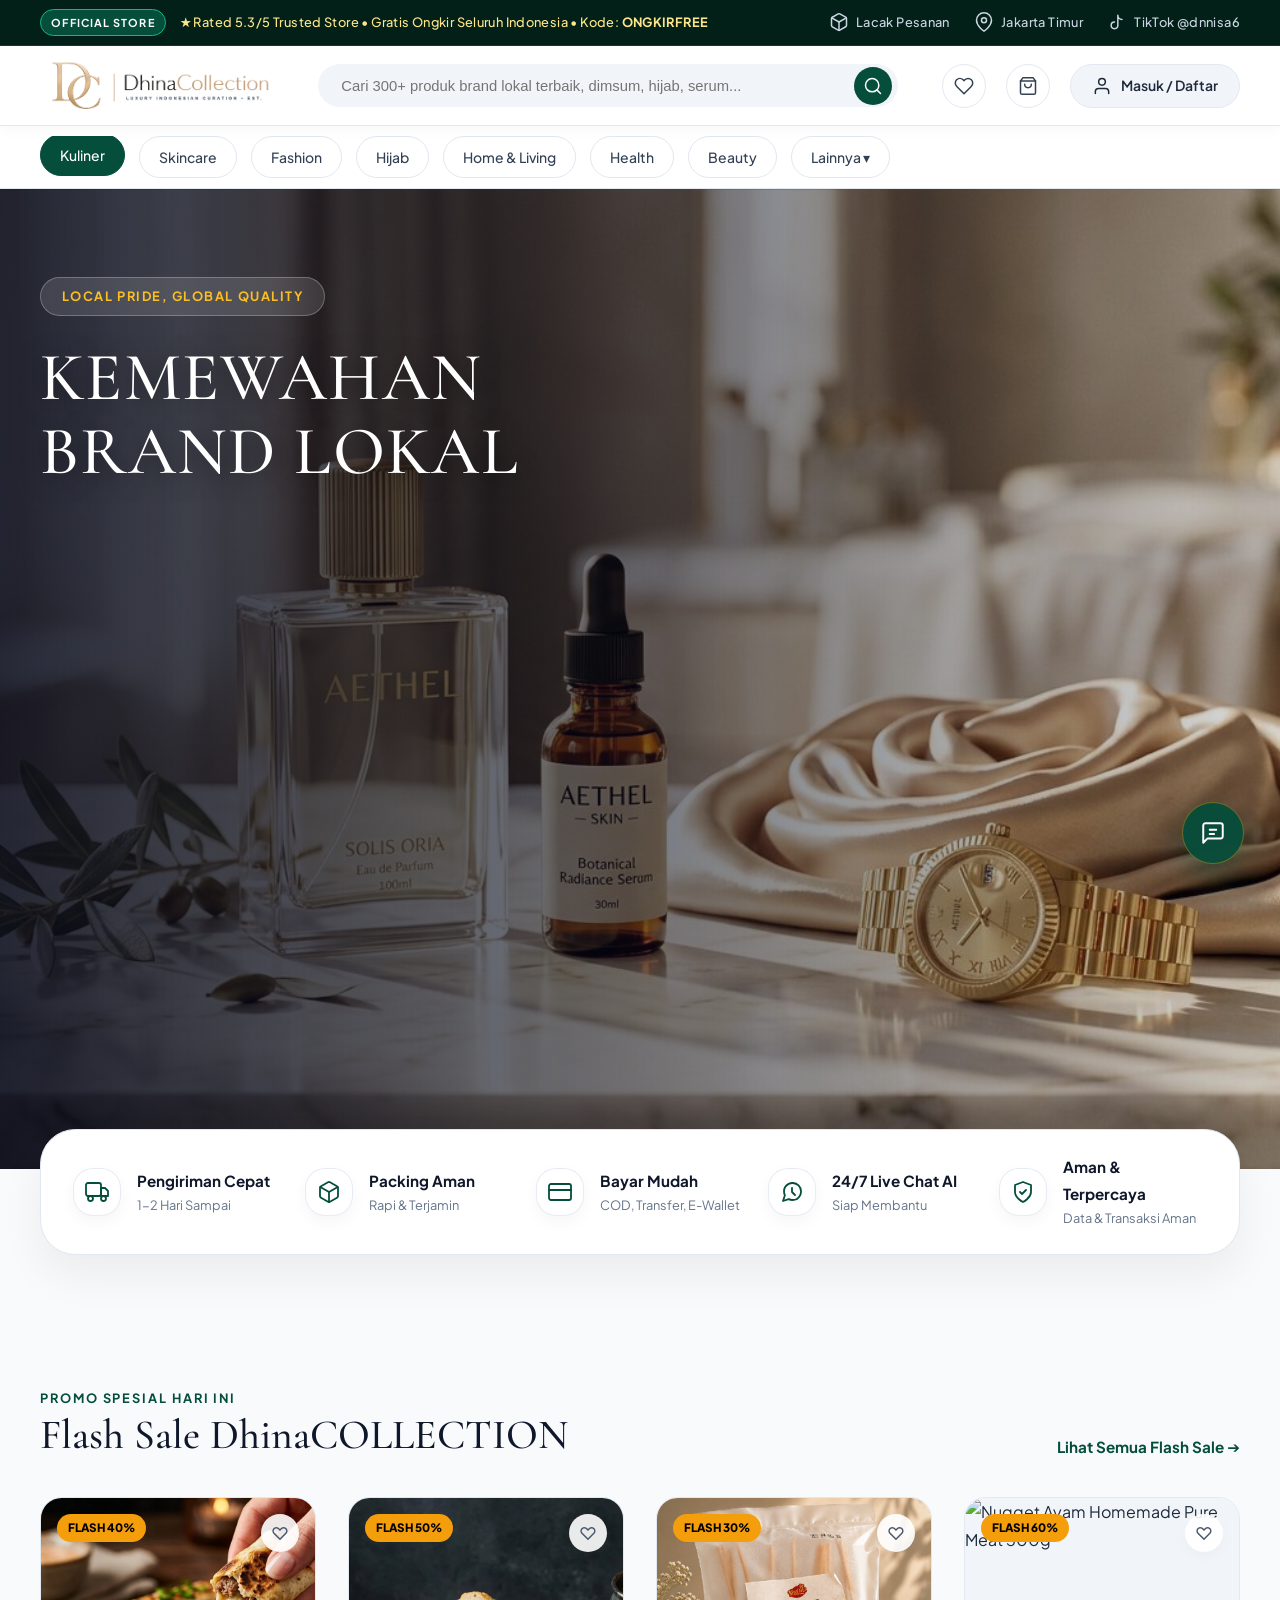
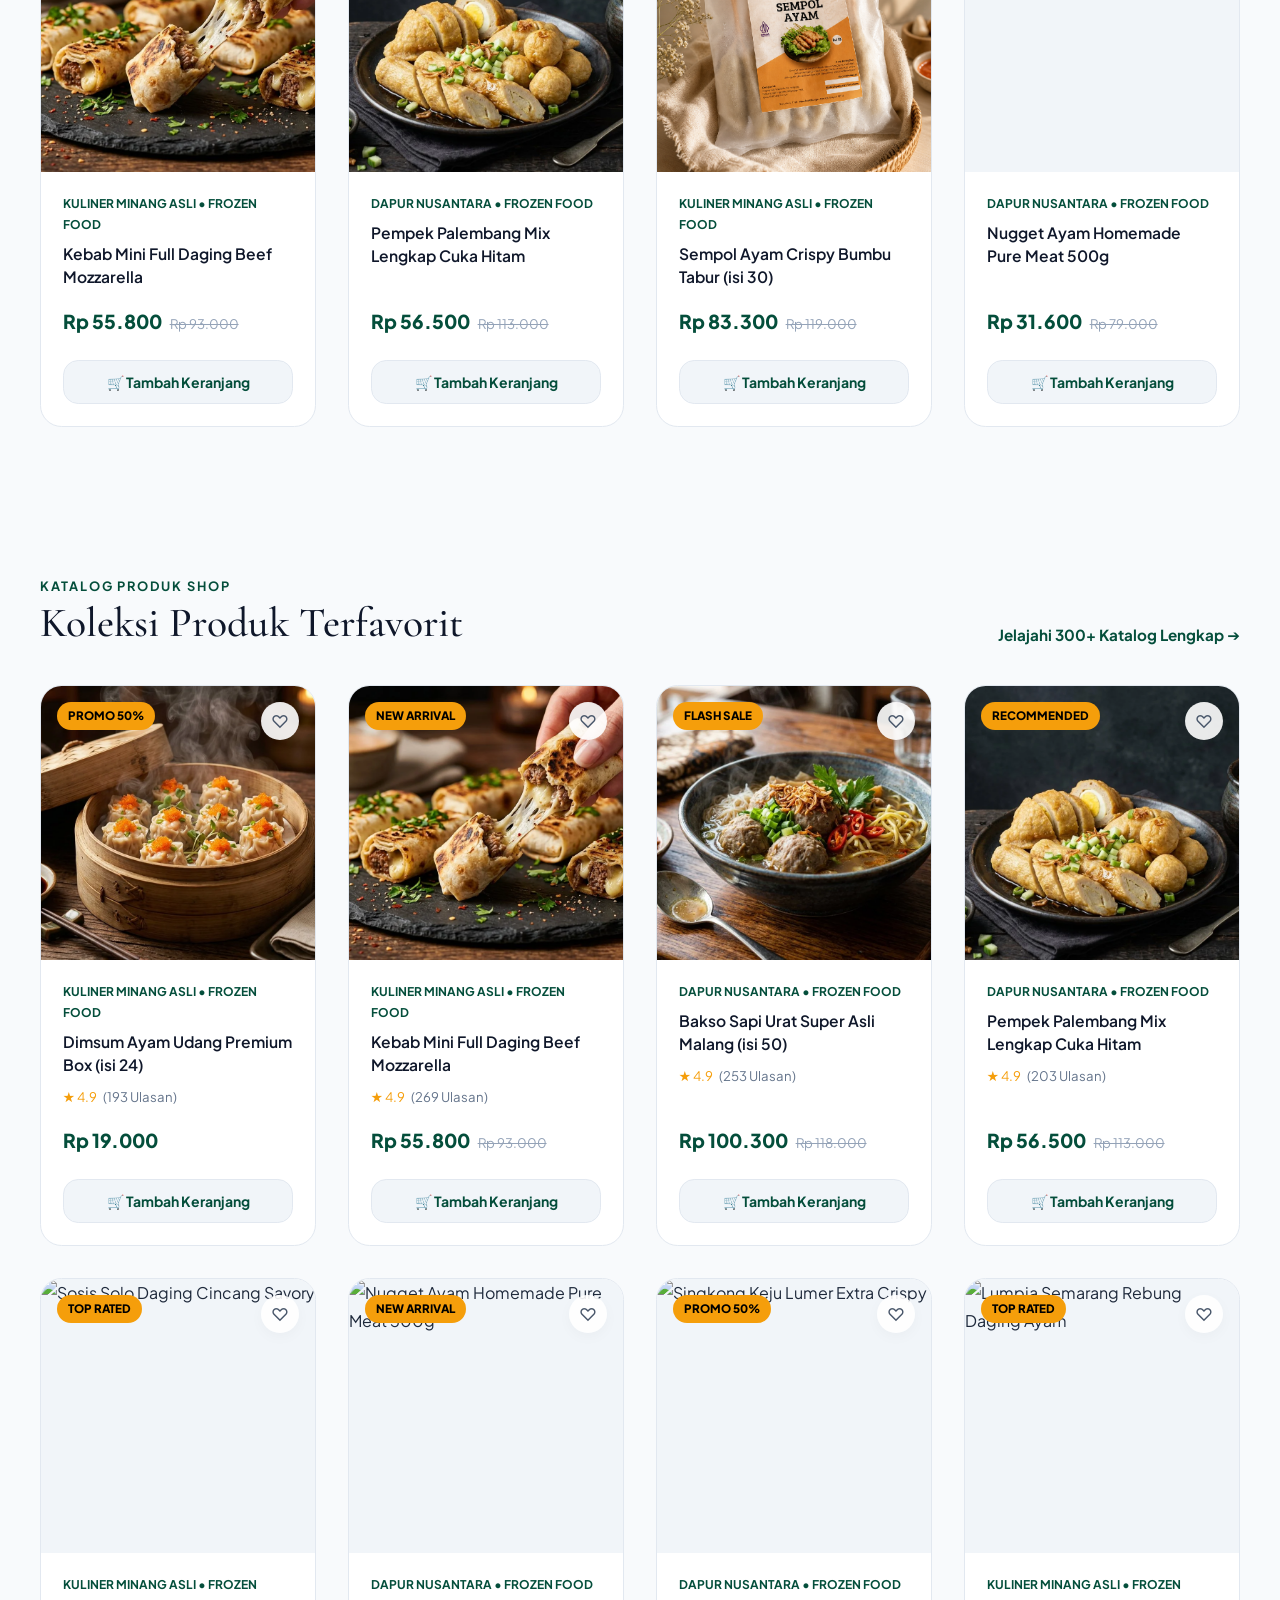
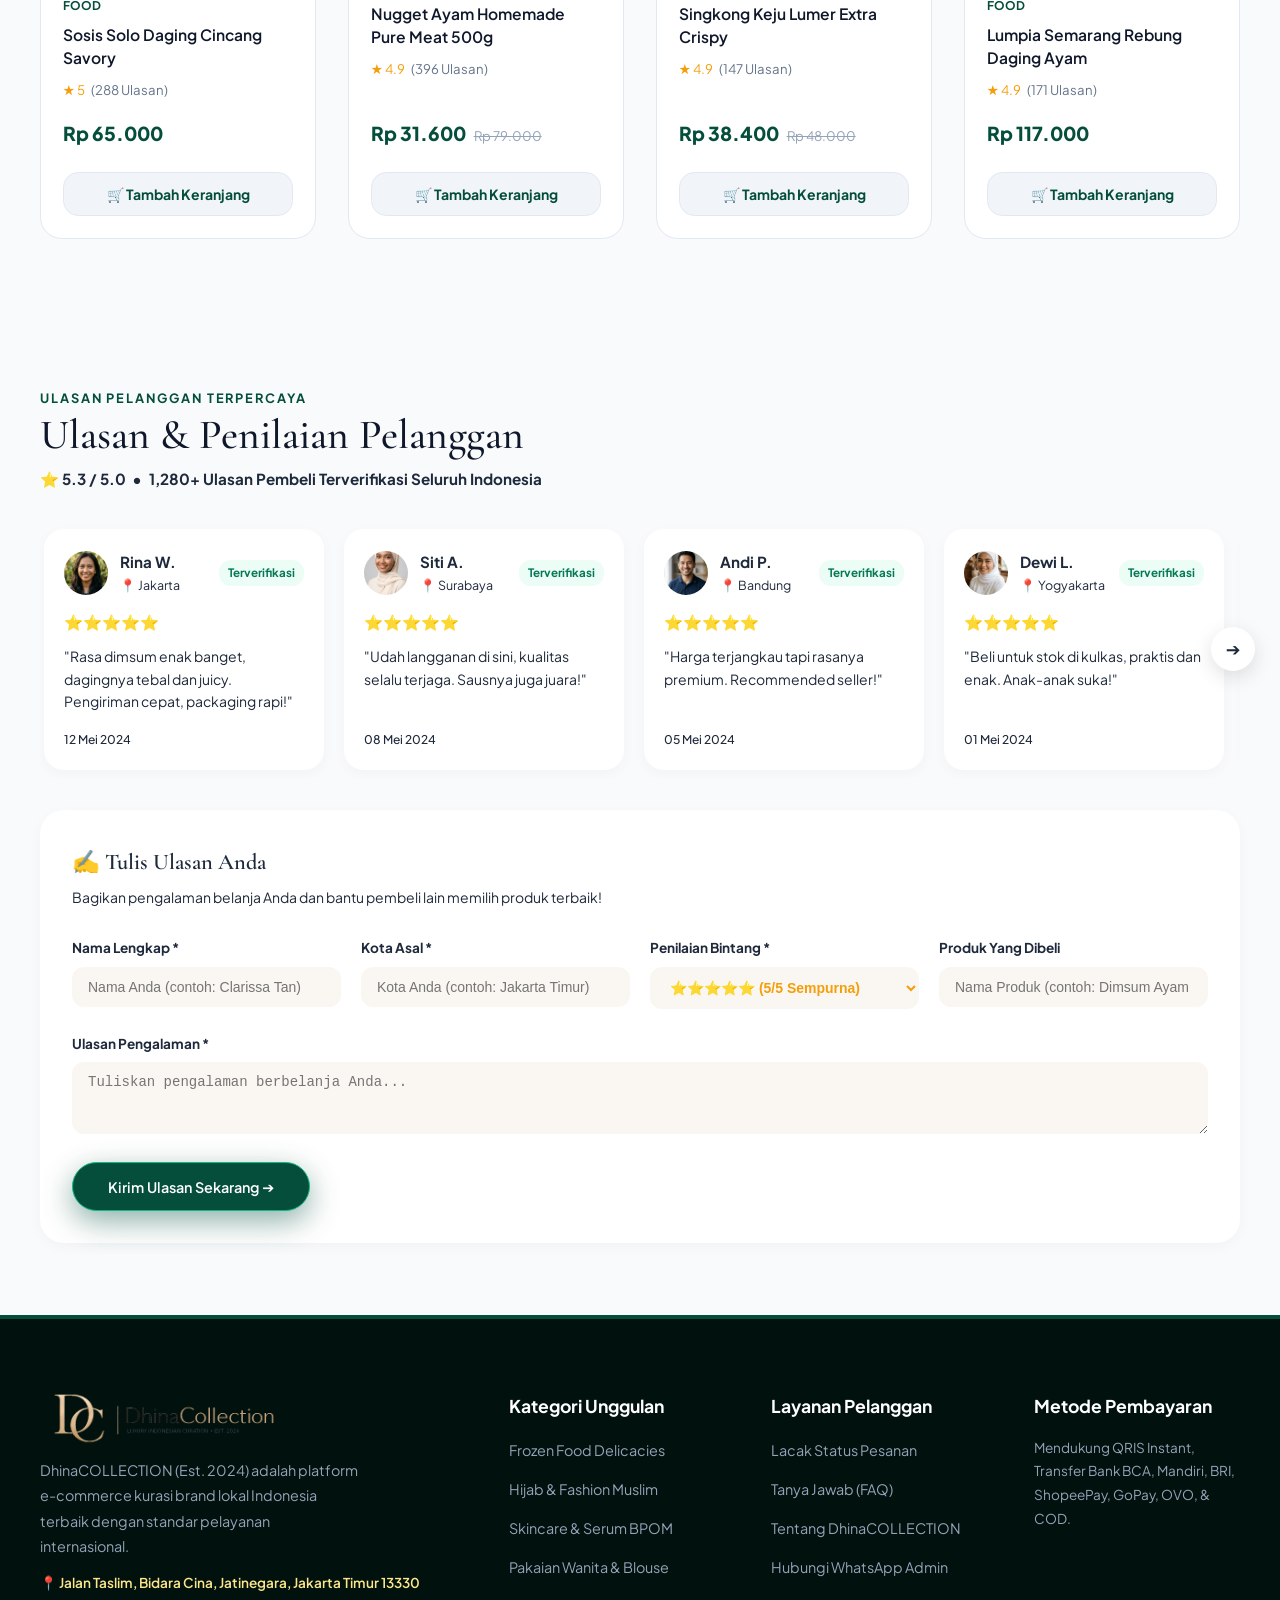
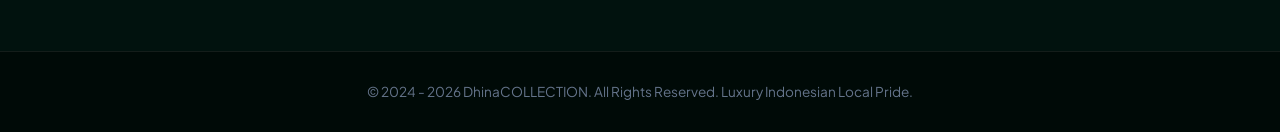
==== index.html @ ed243e01 "Add files via upload" ====
<!DOCTYPE html>
<html lang="id">
<head>
  <meta charset="UTF-8">
  <meta name="viewport" content="width=device-width, initial-scale=1.0">
  <title>DhinaCOLLECTION - Official Store | Luxury Indonesian Curations</title>
  
  <meta name="description" content="DhinaCOLLECTION — Toko online terpercaya sejak 2024 di Jakarta Timur. Menjual 300+ produk unggulan brand lokal Indonesia dari Frozen Food, Hijab, Busana Muslim, Skincare, hingga Elektronik.">
  <meta name="keywords" content="DhinaCOLLECTION, Toko Online Terpercaya, Brand Lokal Indonesia, Hijab Premium, Skincare Lokal, Frozen Food Jakarta Timur">

  <link rel="icon" type="image/svg+xml" href="favicon.svg">
  <link rel="stylesheet" href="assets/css/styles.css">

  <script type="application/ld+json">
  {
    "@context": "https://schema.org",
    "@type": "Store",
    "name": "DhinaCOLLECTION",
    "image": "assets/logo/logo.svg",
    "telephone": "089530524377",
    "address": {
      "@type": "PostalAddress",
      "streetAddress": "Jalan Taslim, Kelurahan Bidara Cina, Kecamatan Jatinegara",
      "addressLocality": "Jakarta Timur",
      "postalCode": "13330",
      "addressCountry": "ID"
    },
    "aggregateRating": {
      "@type": "AggregateRating",
      "ratingValue": "5.3",
      "reviewCount": "1280"
    }
  }
  </script>
</head>
<body>

  <!-- Top Announcement Bar -->
  <div class="top-bar">
    <div class="top-bar-ticker">
      <span class="top-bar-badge">OFFICIAL STORE</span>
      <span>★ Rated 5.3/5 Trusted Store • Gratis Ongkir Seluruh Indonesia • Kode: <strong>ONGKIRFREE</strong></span>
    </div>
    <div class="top-bar-links">
      <a href="tracking.html"><svg class="icon-svg" viewBox="0 0 24 24" fill="none" stroke="currentColor" stroke-width="1.6" stroke-linecap="round" stroke-linejoin="round"><path d="M21 16V8a2 2 0 0 0-1-1.73l-7-4a2 2 0 0 0-2 0l-7 4A2 2 0 0 0 3 8v8a2 2 0 0 0 1 1.73l7 4a2 2 0 0 0 2 0l7-4A2 2 0 0 0 21 16z"></path><polyline points="3.27 6.96 12 12.01 20.73 6.96"></polyline><line x1="12" y1="22.08" x2="12" y2="12"></line></svg> <span>Lacak Pesanan</span></a>
      <a href="contact.html"><svg class="icon-svg" viewBox="0 0 24 24" fill="none" stroke="currentColor" stroke-width="1.6" stroke-linecap="round" stroke-linejoin="round"><path d="M21 10c0 7-9 13-9 13s-9-6-9-13a9 9 0 0 1 18 0z"></path><circle cx="12" cy="10" r="3"></circle></svg> <span>Jakarta Timur</span></a>
      <a href="https://www.tiktok.com/@dnnisa6" target="_blank"><svg class="icon-svg" viewBox="0 0 24 24" fill="none" stroke="currentColor" stroke-width="1.6" stroke-linecap="round" stroke-linejoin="round"><path d="M9 12a4 4 0 1 0 4 4V4a5 5 0 0 0 5 5"></path></svg> <span>TikTok @dnnisa6</span></a>
    </div>
  </div>

  <!-- Sticky Navbar Header -->
  <header class="navbar-sticky">
    <div class="navbar-container">
      <a href="index.html" class="brand-logo">
        <img src="assets/logo/logo.svg" alt="DhinaCOLLECTION Logo">
      </a>

      <!-- Search Input Bar -->
      <div class="nav-search-box">
        <div class="search-input-group">
          <input type="text" class="search-input" placeholder="Cari 300+ produk brand lokal terbaik, dimsum, hijab, serum...">
          <button class="search-btn"><svg class="icon-svg" viewBox="0 0 24 24" fill="none" stroke="currentColor" stroke-width="1.8" stroke-linecap="round" stroke-linejoin="round"><circle cx="11" cy="11" r="8"></circle><line x1="21" y1="21" x2="16.65" y2="16.65"></line></svg></button>
        </div>
      </div>

      <!-- Actions -->
      <div class="nav-actions">
        <a href="wishlist.html" class="nav-icon-btn" title="Wishlist">
          <svg class="icon-svg" viewBox="0 0 24 24" fill="none" stroke="currentColor" stroke-width="1.6" stroke-linecap="round" stroke-linejoin="round"><path d="M20.84 4.61a5.5 5.5 0 0 0-7.78 0L12 5.67l-1.06-1.06a5.5 5.5 0 0 0-7.78 7.78l1.06 1.06L12 21.23l7.78-7.78 1.06-1.06a5.5 5.5 0 0 0 0-7.78z"></path></svg>
          <span class="badge-count wishlist-badge-count">0</span>
        </a>
        <a href="cart.html" class="nav-icon-btn" title="Keranjang Belanja">
          <svg class="icon-svg" viewBox="0 0 24 24" fill="none" stroke="currentColor" stroke-width="1.6" stroke-linecap="round" stroke-linejoin="round"><path d="M6 2L3 6v14a2 2 0 0 0 2 2h14a2 2 0 0 0 2-2V6l-3-4z"></path><line x1="3" y1="6" x2="21" y2="6"></line><path d="M16 10a4 4 0 0 1-8 0"></path></svg>
          <span class="badge-count cart-badge-count">3</span>
        </a>
        <a href="login.html" class="user-account-link">
          <svg class="icon-svg" viewBox="0 0 24 24" fill="none" stroke="currentColor" stroke-width="1.6" stroke-linecap="round" stroke-linejoin="round"><path d="M20 21v-2a4 4 0 0 0-4-4H8a4 4 0 0 0-4 4v2"></path><circle cx="12" cy="7" r="4"></circle></svg> <span>Masuk / Daftar</span>
        </a>
      </div>
    </div>
  </header>

  <!-- Category Nav Bar Slider -->
  <nav class="cat-nav-bar">
    <div class="cat-nav-container">
      <a href="shop.html?cat=Frozen+Food" class="cat-chip active">Kuliner</a>
      <a href="shop.html?cat=Skincare+%26+Sunscreen" class="cat-chip">Skincare</a>
      <a href="shop.html?cat=Women+Fashion" class="cat-chip">Fashion</a>
      <a href="shop.html?cat=Hijab+%26+Muslim+Fashion" class="cat-chip">Hijab</a>
      <a href="shop.html?cat=Home+%26+Living" class="cat-chip">Home &amp; Living</a>
      <a href="shop.html?cat=Health+%26+Wellness" class="cat-chip">Health</a>
      <a href="shop.html?cat=Makeup+%26+Cosmetics" class="cat-chip">Beauty</a>
      <a href="brands.html" class="cat-chip">Lainnya ▾</a>
    </div>
  </nav>

  <!-- Hero Section -->
  <section class="hero-wrapper">
    <div class="hero-grid">
      <div class="hero-content">
        <div class="hero-pill hero-stagger-item">
          LOCAL PRIDE, GLOBAL QUALITY
        </div>
        
        <h1 class="hero-title">
          <span class="hero-stagger-item" style="display:block;">KEMEWAHAN</span>
          <span class="hero-stagger-item" style="display:block;">BRAND LOKAL</span>
          <span class="hero-stagger-item text-gold-gradient" style="display:block;">CITARASA &amp; GAYA</span>
          <span class="hero-stagger-item" style="display:block;">INDONESIA</span>
        </h1>
        
        <p class="hero-desc hero-stagger-item">
          Temukan lebih dari 300+ pilihan produk terkurasi dari brand lokal terbaik. Mulai dari kelezatan kuliner Frozen Food, fashion muslimah elegan, skincare BPOM, hingga aksesoris gaya hidup terkini.
        </p>

        <!-- Feature Badges -->
        <div class="hero-features-row hero-stagger-item">
          <div class="hero-feature-item">
            <span>☑</span> 100% Produk Original
          </div>
          <div class="hero-feature-item">
            <span>🚚</span> Gratis Ongkir Seluruh Indonesia
          </div>
          <div class="hero-feature-item">
            <span>⭐</span> Trusted Store Rated 5.3/5
          </div>
        </div>

        <div class="hero-cta-group hero-stagger-item">
          <a href="shop.html" onclick="handleHeroPrimaryClick(event)" class="btn-primary-gold" id="hero-primary-btn">
            JELAJAHI SEKARANG ➔
          </a>
          <a href="shop.html" class="btn-secondary-outline">
            LIHAT KATALOG 🛍️
          </a>
        </div>

        <!-- Slider Pagination Indicator -->
        <div class="hero-slider-pagination hero-stagger-item">
          <span>01</span>
          <div class="hero-slider-track">
            <div class="hero-slider-fill"></div>
          </div>
          <span>03</span>
        </div>
      </div>

      <!-- Hero Right Side Showcase Glass Card -->
      <div class="hero-card-showcase hero-stagger-item">
        <div class="hero-slide-card">
          <span class="hero-slide-badge">🔥 HOT ITEM</span>
          <div class="hero-slide-img-box">
            <img src="assets/images/dimsum-hero.jpg" alt="Dimsum Ayam Udang Premium Box">
          </div>
          <div class="hero-slide-info">
            <div>
              <div class="hero-slide-title">Dimsum Ayam Udang Premium Box (isi 24)</div>
              <div style="font-size:0.8rem; color:var(--text-muted); font-weight:600; margin-top:0.15rem;">100% Guaranteed Original</div>
            </div>
            <div style="display:flex; align-items:center; gap:0.85rem;">
              <div class="hero-slide-price">Rp 64.000</div>
              <button onclick="DhinaState.addToCart('DC-101', 1)" style="width:44px; height:44px; border-radius:50%; background:var(--primary-dark); color:#fff; display:flex; align-items:center; justify-content:center; box-shadow:0 8px 20px rgba(26,26,26,0.3); border:none; cursor:pointer;" title="Tambah ke Keranjang">
                <svg class="icon-svg" viewBox="0 0 24 24" fill="none" stroke="currentColor" stroke-width="1.8" stroke-linecap="round" stroke-linejoin="round"><path d="M6 2L3 6v14a2 2 0 0 0 2 2h14a2 2 0 0 0 2-2V6l-3-4z"></path><line x1="3" y1="6" x2="21" y2="6"></line><path d="M16 10a4 4 0 0 1-8 0"></path></svg>
              </button>
            </div>
          </div>
        </div>
      </div>
    </div>
  </section>

  <!-- Floating Trust Bar Directly Below Hero -->
  <div class="trust-floating-wrapper">
    <div class="trust-floating-card">
      <div class="trust-item-box">
        <div class="trust-icon-svg icon-glass-container"><svg class="icon-svg trust-svg" viewBox="0 0 24 24" fill="none" stroke="currentColor" stroke-width="1.8" stroke-linecap="round" stroke-linejoin="round"><rect x="1" y="3" width="15" height="13" rx="2"></rect><polygon points="16 8 20 8 23 11 23 16 16 16 16 8"></polygon><circle cx="5.5" cy="18.5" r="2.5"></circle><circle cx="18.5" cy="18.5" r="2.5"></circle></svg></div>
        <div>
          <div class="trust-title-text">Pengiriman Cepat</div>
          <div class="trust-sub-text">1-2 Hari Sampai</div>
        </div>
      </div>

      <div class="trust-item-box">
        <div class="trust-icon-svg icon-glass-container"><svg class="icon-svg trust-svg" viewBox="0 0 24 24" fill="none" stroke="currentColor" stroke-width="1.8" stroke-linecap="round" stroke-linejoin="round"><path d="M21 16V8a2 2 0 0 0-1-1.73l-7-4a2 2 0 0 0-2 0l-7 4A2 2 0 0 0 3 8v8a2 2 0 0 0 1 1.73l7 4a2 2 0 0 0 2 0l7-4A2 2 0 0 0 21 16z"></path><polyline points="3.27 6.96 12 12.01 20.73 6.96"></polyline><line x1="12" y1="22.08" x2="12" y2="12"></line></svg></div>
        <div>
          <div class="trust-title-text">Packing Aman</div>
          <div class="trust-sub-text">Rapi & Terjamin</div>
        </div>
      </div>

      <div class="trust-item-box">
        <div class="trust-icon-svg icon-glass-container"><svg class="icon-svg trust-svg" viewBox="0 0 24 24" fill="none" stroke="currentColor" stroke-width="1.8" stroke-linecap="round" stroke-linejoin="round"><rect x="1" y="4" width="22" height="16" rx="2" ry="2"></rect><line x1="1" y1="10" x2="23" y2="10"></line></svg></div>
        <div>
          <div class="trust-title-text">Bayar Mudah</div>
          <div class="trust-sub-text">COD, Transfer, E-Wallet</div>
        </div>
      </div>

      <div class="trust-item-box">
        <div class="trust-icon-svg icon-glass-container"><svg class="icon-svg trust-svg" viewBox="0 0 24 24" fill="none" stroke="currentColor" stroke-width="1.8" stroke-linecap="round" stroke-linejoin="round"><path d="M21 11.5a8.38 8.38 0 0 1-.9 3.8 8.5 8.38 0 0 1-7.6 4.7 8.38 8.38 0 0 1-3.8-.9L3 21l1.9-5.7a8.38 8.38 0 0 1-.9-3.8 8.5 8.5 0 0 1 4.7-7.6 8.38 8.38 0 0 1 3.8-.9h.5a8.48 8.48 0 0 1 8 8v.5z"></path><path d="M12 8v4l3 3"></path></svg></div>
        <div>
          <div class="trust-title-text">24/7 Live Chat AI</div>
          <div class="trust-sub-text">Siap Membantu</div>
        </div>
      </div>

      <div class="trust-item-box">
        <div class="trust-icon-svg icon-glass-container"><svg class="icon-svg trust-svg" viewBox="0 0 24 24" fill="none" stroke="currentColor" stroke-width="1.8" stroke-linecap="round" stroke-linejoin="round"><path d="M12 22s8-4 8-10V5l-8-3-8 3v7c0 6 8 10 8 10z"></path><polyline points="9 12 11 14 15 10"></polyline></svg></div>
        <div>
          <div class="trust-title-text">Aman & Terpercaya</div>
          <div class="trust-sub-text">Data & Transaksi Aman</div>
        </div>
      </div>
    </div>
  </div>

  <!-- Flash Sale Highlighted Section -->
  <section class="section-padding">
    <div class="section-container">
      <div class="section-header">
        <div>
          <span class="section-tag">PROMO SPESIAL HARI INI</span>
          <h2 class="section-title">Flash Sale DhinaCOLLECTION</h2>
        </div>
        <a href="flash-sale.html" class="view-all-link">Lihat Semua Flash Sale ➔</a>
      </div>

      <div class="products-grid" id="home-flash-grid">
        <!-- JS Populated Flash Items -->
      </div>
    </div>
  </section>

  <!-- Main Product Catalog Section -->
  <section class="section-padding" id="katalog-produk">
    <div class="section-container">
      <div class="section-header">
        <div>
          <span class="section-tag">KATALOG PRODUK SHOP</span>
          <h2 class="section-title">Koleksi Produk Terfavorit</h2>
        </div>
        <a href="shop.html" class="view-all-link">Jelajahi 300+ Katalog Lengkap ➔</a>
      </div>

      <div class="products-grid" id="home-bestseller-grid">
        <!-- JS Populated Best Sellers Catalog -->
      </div>
    </div>
  </section>

  <!-- EXACT MATCH CUSTOMER REVIEWS & RATINGS SECTION -->
  <section class="section-padding" style="background:var(--bg-main);" id="ulasan-pelanggan">
    <div class="section-container">
      
      <!-- Section Header -->
      <div class="section-header" style="margin-bottom:1.75rem;">
        <div>
          <span class="section-tag">ULASAN PELANGGAN TERPERCAYA</span>
          <h2 class="section-title">Ulasan &amp; Penilaian Pelanggan</h2>
          <div style="font-size:0.95rem; color:var(--accent-bronze); font-weight:700; margin-top:0.35rem; display:flex; align-items:center; gap:0.4rem;">
            <span>⭐ 5.3 / 5.0</span>
            <span style="color:var(--text-light);">•</span>
            <span>1,280+ Ulasan Pembeli Terverifikasi Seluruh Indonesia</span>
          </div>
        </div>
      </div>

      <!-- Horizontal Carousel / Flex Row of Review Cards with Next Arrow Button -->
      <div style="position:relative; margin-bottom:2rem;">
        
        <div id="reviews-carousel-track" style="display:flex; gap:1.25rem; overflow-x:auto; scrollbar-width:none; scroll-behavior:smooth; padding:0.5rem 0.25rem;">
          
          <!-- Review Card 1: Rina W. -->
          <div class="review-card" style="min-width:280px; flex:0 0 280px; background:#FFFFFF; border:1px solid var(--border-light); border-radius:20px; padding:1.25rem; box-shadow:var(--shadow-subtle); display:flex; flex-direction:column; justify-content:space-between;">
            <div>
              <div style="display:flex; align-items:center; justify-content:space-between; margin-bottom:0.75rem;">
                <div style="display:flex; align-items:center; gap:0.75rem;">
                  <img src="assets/images/user_rina.jpg" alt="Rina W." style="width:44px; height:44px; border-radius:50%; object-fit:cover;">
                  <div>
                    <div style="font-weight:700; color:var(--text-dark); font-size:0.95rem;">Rina W.</div>
                    <div style="font-size:0.78rem; color:var(--text-muted);">📍 Jakarta</div>
                  </div>
                </div>
                <span style="background:#ECFDF5; color:#047857; font-size:0.725rem; font-weight:700; padding:0.2rem 0.55rem; border-radius:12px;">Terverifikasi</span>
              </div>
              <div style="color:#F59E0B; margin-bottom:0.6rem; font-size:0.95rem;">⭐⭐⭐⭐⭐</div>
              <p style="font-size:0.875rem; color:var(--text-dark); line-height:1.6; margin-bottom:1rem;">
                "Rasa dimsum enak banget, dagingnya tebal dan juicy. Pengiriman cepat, packaging rapi!"
              </p>
            </div>
            <div style="font-size:0.75rem; color:var(--text-light); font-weight:500;">12 Mei 2024</div>
          </div>

          <!-- Review Card 2: Siti A. -->
          <div class="review-card" style="min-width:280px; flex:0 0 280px; background:#FFFFFF; border:1px solid var(--border-light); border-radius:20px; padding:1.25rem; box-shadow:var(--shadow-subtle); display:flex; flex-direction:column; justify-content:space-between;">
            <div>
              <div style="display:flex; align-items:center; justify-content:space-between; margin-bottom:0.75rem;">
                <div style="display:flex; align-items:center; gap:0.75rem;">
                  <img src="assets/images/user_siti.jpg" alt="Siti A." style="width:44px; height:44px; border-radius:50%; object-fit:cover;">
                  <div>
                    <div style="font-weight:700; color:var(--text-dark); font-size:0.95rem;">Siti A.</div>
                    <div style="font-size:0.78rem; color:var(--text-muted);">📍 Surabaya</div>
                  </div>
                </div>
                <span style="background:#ECFDF5; color:#047857; font-size:0.725rem; font-weight:700; padding:0.2rem 0.55rem; border-radius:12px;">Terverifikasi</span>
              </div>
              <div style="color:#F59E0B; margin-bottom:0.6rem; font-size:0.95rem;">⭐⭐⭐⭐⭐</div>
              <p style="font-size:0.875rem; color:var(--text-dark); line-height:1.6; margin-bottom:1rem;">
                "Udah langganan di sini, kualitas selalu terjaga. Sausnya juga juara!"
              </p>
            </div>
            <div style="font-size:0.75rem; color:var(--text-light); font-weight:500;">08 Mei 2024</div>
          </div>

          <!-- Review Card 3: Andi P. -->
          <div class="review-card" style="min-width:280px; flex:0 0 280px; background:#FFFFFF; border:1px solid var(--border-light); border-radius:20px; padding:1.25rem; box-shadow:var(--shadow-subtle); display:flex; flex-direction:column; justify-content:space-between;">
            <div>
              <div style="display:flex; align-items:center; justify-content:space-between; margin-bottom:0.75rem;">
                <div style="display:flex; align-items:center; gap:0.75rem;">
                  <img src="assets/images/user_andi.jpg" alt="Andi P." style="width:44px; height:44px; border-radius:50%; object-fit:cover;">
                  <div>
                    <div style="font-weight:700; color:var(--text-dark); font-size:0.95rem;">Andi P.</div>
                    <div style="font-size:0.78rem; color:var(--text-muted);">📍 Bandung</div>
                  </div>
                </div>
                <span style="background:#ECFDF5; color:#047857; font-size:0.725rem; font-weight:700; padding:0.2rem 0.55rem; border-radius:12px;">Terverifikasi</span>
              </div>
              <div style="color:#F59E0B; margin-bottom:0.6rem; font-size:0.95rem;">⭐⭐⭐⭐⭐</div>
              <p style="font-size:0.875rem; color:var(--text-dark); line-height:1.6; margin-bottom:1rem;">
                "Harga terjangkau tapi rasanya premium. Recommended seller!"
              </p>
            </div>
            <div style="font-size:0.75rem; color:var(--text-light); font-weight:500;">05 Mei 2024</div>
          </div>

          <!-- Review Card 4: Dewi L. -->
          <div class="review-card" style="min-width:280px; flex:0 0 280px; background:#FFFFFF; border:1px solid var(--border-light); border-radius:20px; padding:1.25rem; box-shadow:var(--shadow-subtle); display:flex; flex-direction:column; justify-content:space-between;">
            <div>
              <div style="display:flex; align-items:center; justify-content:space-between; margin-bottom:0.75rem;">
                <div style="display:flex; align-items:center; gap:0.75rem;">
                  <img src="assets/images/user_dewi.jpg" alt="Dewi L." style="width:44px; height:44px; border-radius:50%; object-fit:cover;">
                  <div>
                    <div style="font-weight:700; color:var(--text-dark); font-size:0.95rem;">Dewi L.</div>
                    <div style="font-size:0.78rem; color:var(--text-muted);">📍 Yogyakarta</div>
                  </div>
                </div>
                <span style="background:#ECFDF5; color:#047857; font-size:0.725rem; font-weight:700; padding:0.2rem 0.55rem; border-radius:12px;">Terverifikasi</span>
              </div>
              <div style="color:#F59E0B; margin-bottom:0.6rem; font-size:0.95rem;">⭐⭐⭐⭐⭐</div>
              <p style="font-size:0.875rem; color:var(--text-dark); line-height:1.6; margin-bottom:1rem;">
                "Beli untuk stok di kulkas, praktis dan enak. Anak-anak suka!"
              </p>
            </div>
            <div style="font-size:0.75rem; color:var(--text-light); font-weight:500;">01 Mei 2024</div>
          </div>

          <!-- Review Card 5: Budi K. -->
          <div class="review-card" style="min-width:280px; flex:0 0 280px; background:#FFFFFF; border:1px solid var(--border-light); border-radius:20px; padding:1.25rem; box-shadow:var(--shadow-subtle); display:flex; flex-direction:column; justify-content:space-between;">
            <div>
              <div style="display:flex; align-items:center; justify-content:space-between; margin-bottom:0.75rem;">
                <div style="display:flex; align-items:center; gap:0.75rem;">
                  <img src="assets/images/user_budi.jpg" alt="Budi K." style="width:44px; height:44px; border-radius:50%; object-fit:cover;">
                  <div>
                    <div style="font-weight:700; color:var(--text-dark); font-size:0.95rem;">Budi K.</div>
                    <div style="font-size:0.78rem; color:var(--text-muted);">📍 Medan</div>
                  </div>
                </div>
                <span style="background:#ECFDF5; color:#047857; font-size:0.725rem; font-weight:700; padding:0.2rem 0.55rem; border-radius:12px;">Terverifikasi</span>
              </div>
              <div style="color:#F59E0B; margin-bottom:0.6rem; font-size:0.95rem;">⭐⭐⭐⭐⭐</div>
              <p style="font-size:0.875rem; color:var(--text-dark); line-height:1.6; margin-bottom:1rem;">
                "Pelayanan ramah, pengiriman cepat ke Medan. Dimsumnya masih dingin saat sampai."
              </p>
            </div>
            <div style="font-size:0.75rem; color:var(--text-light); font-weight:500;">28 April 2024</div>
          </div>

        </div>

        <!-- Next Arrow Button on Right -->
        <button onclick="scrollReviewsTrack(300)" style="position:absolute; right:-15px; top:50%; transform:translateY(-50%); width:44px; height:44px; border-radius:50%; background:#FFFFFF; border:1px solid var(--border-light); box-shadow:0 6px 20px rgba(0,0,0,0.12); display:flex; align-items:center; justify-content:center; cursor:pointer; z-index:10; font-size:1.1rem; color:var(--text-dark);" title="Selanjutnya">
          ➔
        </button>
      </div>

      <!-- Full-Width Bottom Review Submission Form Card -->
      <div style="background:#FFFFFF; border:1px solid var(--border-light); border-radius:24px; padding:2rem; box-shadow:var(--shadow-subtle);">
        <h3 style="font-family:var(--font-serif); font-size:1.4rem; font-weight:600; color:var(--text-dark); margin-bottom:0.25rem;">
          ✍️ Tulis Ulasan Anda
        </h3>
        <p style="font-size:0.875rem; color:var(--text-muted); margin-bottom:1.5rem;">
          Bagikan pengalaman belanja Anda dan bantu pembeli lain memilih produk terbaik!
        </p>

        <form onsubmit="handleNewReviewSubmit(event)" style="display:flex; flex-direction:column; gap:1.25rem;">
          
          <!-- 4-Column Inputs Grid -->
          <div style="display:grid; grid-template-columns: repeat(auto-fit, minmax(220px, 1fr)); gap:1.25rem;">
            <div>
              <label style="font-size:0.85rem; font-weight:700; color:var(--text-dark);">Nama Lengkap *</label>
              <input type="text" id="rev-form-name" placeholder="Nama Anda (contoh: Clarissa Tan)" required style="width:100%; padding:0.75rem 1rem; border:1px solid var(--border-light); border-radius:12px; font-size:0.875rem; margin-top:0.35rem; outline:none; background:#FAF7F2;">
            </div>

            <div>
              <label style="font-size:0.85rem; font-weight:700; color:var(--text-dark);">Kota Asal *</label>
              <input type="text" id="rev-form-city" placeholder="Kota Anda (contoh: Jakarta Timur)" required style="width:100%; padding:0.75rem 1rem; border:1px solid var(--border-light); border-radius:12px; font-size:0.875rem; margin-top:0.35rem; outline:none; background:#FAF7F2;">
            </div>

            <div>
              <label style="font-size:0.85rem; font-weight:700; color:var(--text-dark);">Penilaian Bintang *</label>
              <select id="rev-form-stars" style="width:100%; padding:0.75rem 1rem; border:1px solid var(--border-light); border-radius:12px; font-size:0.875rem; margin-top:0.35rem; outline:none; background:#FAF7F2; font-weight:700; color:#F59E0B;">
                <option value="5">⭐⭐⭐⭐⭐ (5/5 Sempurna)</option>
                <option value="4">⭐⭐⭐⭐ (4/5 Sangat Bagus)</option>
                <option value="3">⭐⭐⭐ (3/5 Cukup Bagus)</option>
              </select>
            </div>

            <div>
              <label style="font-size:0.85rem; font-weight:700; color:var(--text-dark);">Produk Yang Dibeli</label>
              <input type="text" id="rev-form-product" placeholder="Nama Produk (contoh: Dimsum Ayam Udang)" style="width:100%; padding:0.75rem 1rem; border:1px solid var(--border-light); border-radius:12px; font-size:0.875rem; margin-top:0.35rem; outline:none; background:#FAF7F2;">
            </div>
          </div>

          <!-- Textarea -->
          <div>
            <label style="font-size:0.85rem; font-weight:700; color:var(--text-dark);">Ulasan Pengalaman *</label>
            <textarea id="rev-form-comment" rows="3" placeholder="Tuliskan pengalaman berbelanja Anda..." required style="width:100%; padding:0.75rem 1rem; border:1px solid var(--border-light); border-radius:12px; font-size:0.875rem; margin-top:0.35rem; outline:none; background:#FAF7F2;"></textarea>
          </div>

          <!-- Action Submit Button -->
          <div>
            <button type="submit" class="btn-primary-gold" style="padding:0.9rem 2.2rem; font-size:0.9rem;">
              Kirim Ulasan Sekarang ➔
            </button>
          </div>
        </form>
      </div>

    </div>
  </section>

  <!-- Premium Footer -->
  <footer class="site-footer">
    <div class="footer-container">
      <div>
        <img src="assets/logo/logo-light.svg" alt="DhinaCOLLECTION Logo" style="height:55px; width:auto;">
        <p style="color:var(--slate-400); font-size:0.9rem; margin-top:0.75rem; max-width:320px;">
          DhinaCOLLECTION (Est. 2024) adalah platform e-commerce kurasi brand lokal Indonesia terbaik dengan standar pelayanan internasional.
        </p>
        <div style="font-size:0.85rem; color:var(--gold-200); font-weight:600; margin-top:0.75rem;">
          📍 Jalan Taslim, Bidara Cina, Jatinegara, Jakarta Timur 13330
        </div>
      </div>

      <div>
        <h4 class="footer-title">Kategori Unggulan</h4>
        <ul class="footer-links">
          <li><a href="shop.html?cat=Frozen+Food">Frozen Food Delicacies</a></li>
          <li><a href="shop.html?cat=Hijab+%26+Muslim+Fashion">Hijab & Fashion Muslim</a></li>
          <li><a href="shop.html?cat=Skincare+%26+Sunscreen">Skincare & Serum BPOM</a></li>
          <li><a href="shop.html?cat=Women+Fashion">Pakaian Wanita & Blouse</a></li>
        </ul>
      </div>

      <div>
        <h4 class="footer-title">Layanan Pelanggan</h4>
        <ul class="footer-links">
          <li><a href="tracking.html">Lacak Status Pesanan</a></li>
          <li><a href="faq.html">Tanya Jawab (FAQ)</a></li>
          <li><a href="about.html">Tentang DhinaCOLLECTION</a></li>
          <li><a href="contact.html">Hubungi WhatsApp Admin</a></li>
        </ul>
      </div>

      <div>
        <h4 class="footer-title">Metode Pembayaran</h4>
        <p style="font-size:0.85rem; color:var(--slate-400); margin-bottom:1rem;">
          Mendukung QRIS Instant, Transfer Bank BCA, Mandiri, BRI, ShopeePay, GoPay, OVO, & COD.
        </p>
      </div>
    </div>

    <div class="footer-bottom">
      &copy; 2024 - 2026 DhinaCOLLECTION. All Rights Reserved. Luxury Indonesian Local Pride.
    </div>
  </footer>

  <!-- Scripts -->
  <script src="assets/js/products-data.js"></script>
  <script src="assets/js/app.js"></script>
  <script src="assets/js/cart.js"></script>
  <script src="assets/js/wishlist.js"></script>
  <script src="assets/js/chatbot.js"></script>
  <script src="assets/js/animations.js"></script>

  <script>
    // Premium Smooth Transition Navigation Handler for "Masuk Sekarang"
    function handleHeroPrimaryClick(e) {
      if (e) e.preventDefault();
      
      const btn = e.currentTarget || document.getElementById('hero-primary-btn');
      if (btn) {
        btn.style.transform = 'scale(0.95)';
        setTimeout(() => {
          btn.style.transform = '';
        }, 180);
      }

      document.body.style.transition = 'opacity 0.35s cubic-bezier(0.16, 1, 0.3, 1), filter 0.35s cubic-bezier(0.16, 1, 0.3, 1)';
      document.body.style.opacity = '0.4';
      document.body.style.filter = 'blur(4px)';

      setTimeout(() => {
        window.location.href = 'shop.html';
      }, 280);
    }

    // Scroll Reviews Carousel Track Handler
    function scrollReviewsTrack(offset) {
      const track = document.getElementById('reviews-carousel-track');
      if (track) {
        track.scrollBy({ left: offset, behavior: 'smooth' });
      }
    }

    // Dynamic Review Form Submission Handler
    function handleNewReviewSubmit(e) {
      e.preventDefault();
      
      const name = document.getElementById('rev-form-name').value.trim();
      const city = document.getElementById('rev-form-city').value.trim();
      const stars = document.getElementById('rev-form-stars').value;
      const product = document.getElementById('rev-form-product').value.trim() || "Produk Pilihan DhinaCOLLECTION";
      const comment = document.getElementById('rev-form-comment').value.trim();

      if (!name || !city || !comment) return;

      const starRating = '⭐'.repeat(parseInt(stars));
      const todayStr = new Date().toLocaleDateString('id-ID', { day: 'numeric', month: 'long', year: 'numeric' });

      const newCard = document.createElement('div');
      newCard.className = 'review-card';
      newCard.style.cssText = 'min-width:280px; flex:0 0 280px; background:#FFFFFF; border:1px solid var(--border-light); border-radius:20px; padding:1.25rem; box-shadow:var(--shadow-subtle); display:flex; flex-direction:column; justify-content:space-between; animation:popIn 0.4s var(--ease-fluid) forwards;';
      newCard.innerHTML = `
        <div>
          <div style="display:flex; align-items:center; justify-content:space-between; margin-bottom:0.75rem;">
            <div style="display:flex; align-items:center; gap:0.75rem;">
              <div style="width:44px; height:44px; border-radius:50%; background:var(--primary-dark); color:#fff; display:flex; align-items:center; justify-content:center; font-weight:800; font-size:0.9rem;">
                ${name.slice(0, 2).toUpperCase()}
              </div>
              <div>
                <div style="font-weight:700; color:var(--text-dark); font-size:0.95rem;">${name}</div>
                <div style="font-size:0.78rem; color:var(--text-muted);">📍 ${city}</div>
              </div>
            </div>
            <span style="background:#ECFDF5; color:#047857; font-size:0.725rem; font-weight:700; padding:0.2rem 0.55rem; border-radius:12px;">Terverifikasi</span>
          </div>
          <div style="color:#F59E0B; margin-bottom:0.6rem; font-size:0.95rem;">${starRating}</div>
          <p style="font-size:0.875rem; color:var(--text-dark); line-height:1.6; margin-bottom:1rem;">
            "${comment}"
          </p>
        </div>
        <div style="font-size:0.75rem; color:var(--text-light); font-weight:500;">${todayStr}</div>
      `;

      const track = document.getElementById('reviews-carousel-track');
      if (track) {
        track.prepend(newCard);
      }

      showToast(`Terima kasih ${name}! Ulasan Anda telah berhasil diterbitkan.`, "success");

      document.getElementById('rev-form-name').value = '';
      document.getElementById('rev-form-city').value = '';
      document.getElementById('rev-form-product').value = '';
      document.getElementById('rev-form-comment').value = '';
    }

    document.addEventListener('DOMContentLoaded', () => {
      // 1. Flash Sale Items (4 items)
      const flashItems = PRODUCTS_DATA.filter(p => p.discount > 20).slice(0, 4);
      const flashGrid = document.getElementById('home-flash-grid');
      if (flashGrid) {
        flashGrid.innerHTML = flashItems.map(p => `
          <div class="product-card">
            <button class="card-wishlist-btn ${DhinaState.wishlist.includes(p.id) ? 'active' : ''}" data-id="${p.id}" onclick="DhinaState.toggleWishlist('${p.id}')">♡</button>
            <div class="card-media-wrapper" onclick="window.location.href='product.html?id=${p.id}'" style="cursor:pointer;">
              <img src="${p.imagePath}" alt="${p.name}">
              <span class="card-badge">FLASH ${p.discount}%</span>
            </div>
            <div class="card-body">
              <div class="card-cat-brand">${p.brand} • ${p.category}</div>
              <h3 class="card-title" onclick="window.location.href='product.html?id=${p.id}'" style="cursor:pointer;">${p.name}</h3>
              <div class="card-price-row">
                <span class="price-current">${formatRupiah(p.price)}</span>
                <span class="price-old">${formatRupiah(p.oldPrice)}</span>
              </div>
              <button class="card-action-btn" onclick="DhinaState.addToCart('${p.id}', 1)">🛒 Tambah Keranjang</button>
            </div>
          </div>
        `).join('');
      }

      // 2. Best Seller Catalog Items (8 items)
      const bestItems = PRODUCTS_DATA.filter(p => p.rating >= 4.9).slice(0, 8);
      const bestGrid = document.getElementById('home-bestseller-grid');
      if (bestGrid) {
        bestGrid.innerHTML = bestItems.map(p => `
          <div class="product-card">
            <button class="card-wishlist-btn ${DhinaState.wishlist.includes(p.id) ? 'active' : ''}" data-id="${p.id}" onclick="DhinaState.toggleWishlist('${p.id}')">♡</button>
            <div class="card-media-wrapper" onclick="window.location.href='product.html?id=${p.id}'" style="cursor:pointer;">
              <img src="${p.imagePath}" alt="${p.name}">
              ${p.badge ? `<span class="card-badge">${p.badge}</span>` : ''}
            </div>
            <div class="card-body">
              <div class="card-cat-brand">${p.brand} • ${p.category}</div>
              <h3 class="card-title" onclick="window.location.href='product.html?id=${p.id}'" style="cursor:pointer;">${p.name}</h3>
              <div class="card-rating-row">
                <span class="stars-gold">★ ${p.rating}</span>
                <span>(${p.reviewsCount} Ulasan)</span>
              </div>
              <div class="card-price-row">
                <span class="price-current">${formatRupiah(p.price)}</span>
                ${p.oldPrice > p.price ? `<span class="price-old">${formatRupiah(p.oldPrice)}</span>` : ''}
              </div>
              <button class="card-action-btn" onclick="DhinaState.addToCart('${p.id}', 1)">🛒 Tambah Keranjang</button>
            </div>
          </div>
        `).join('');
      }
    });
  </script>
</body>
</html>
---- assets/css/styles.css ----
/* 
  DhinaCOLLECTION - International Ultra-Luxury Master Stylesheet (2026 Edition)
  Primary Palette: Deep Emerald (#044E3B) & Warm Gold (#D97706 / #F59E0B)
  Design Standards: Apple, Dior, Aesop, Shopify Plus Tier
*/

@import url('https://fonts.googleapis.com/css2?family=Cormorant+Garamond:ital,wght@0,300;0,400;0,500;0,600;0,700;1,400;1,500&family=Bodoni+Moda:ital,opsz,wght@0,6..96,400;0,6..96,500;0,6..96,600;1,6..96,400;1,500&family=Playfair+Display:ital,wght@0,400;0,500;0,600;0,700;1,400&family=Plus+Jakarta+Sans:ital,wght@0,300;0,400;0,500;0,600;0,700;1,300;1,400&family=Inter:wght@300;400;500;600&display=swap');

:root {
  /* Brand Color Palette */
  --emerald-950: #011C16;
  --emerald-900: #022C22;
  --emerald-800: #044E3B;
  --emerald-700: #047857;
  --emerald-600: #059669;
  --emerald-500: #10B981;
  --emerald-100: #D1FAE5;
  --emerald-50: #ECFDF5;

  --gold-600: #B45309;
  --gold-500: #D97706;
  --gold-400: #F59E0B;
  --gold-300: #FBBF24;
  --gold-200: #FDE68A;
  --gold-100: #FEF3C7;

  --slate-950: #020617;
  --slate-900: #0F172A;
  --slate-800: #1E293B;
  --slate-700: #334155;
  --slate-600: #475569;
  --slate-500: #64748B;
  --slate-400: #94A3B8;
  --slate-300: #CBD5E1;
  --slate-200: #E2E8F0;
  --slate-100: #F1F5F9;
  --slate-50: #F8FAFC;

  --white: #FFFFFF;
  --black: #000000;

  /* High-Contrast Luxury Typography System */
  --font-main: 'Plus Jakarta Sans', 'Inter', system-ui, -apple-system, sans-serif;
  --font-serif: 'Cormorant Garamond', 'Bodoni Moda', 'Playfair Display', Georgia, serif;

  /* Radius System */
  --radius-xs: 0.35rem;
  --radius-sm: 0.65rem;
  --radius-md: 0.95rem;
  --radius-lg: 1.35rem;
  --radius-xl: 2.2rem;
  --radius-full: 9999px;

  /* Shadows */
  --shadow-subtle: 0 4px 14px rgba(15, 23, 42, 0.03);
  --shadow-soft: 0 12px 28px -6px rgba(4, 120, 87, 0.08), 0 8px 16px -6px rgba(0, 0, 0, 0.03);
  --shadow-elevated: 0 22px 45px -12px rgba(4, 120, 87, 0.16), 0 12px 24px -8px rgba(0, 0, 0, 0.06);

  --ease-fluid: cubic-bezier(0.16, 1, 0.3, 1);
  --transition-fast: all 0.22s var(--ease-fluid);
  --transition-smooth: all 0.35s var(--ease-fluid);
}

/* Base Reset & Smooth Rendering */
*, *::before, *::after {
  box-sizing: border-box;
  margin: 0;
  padding: 0;
}

html {
  scroll-behavior: smooth;
  font-size: 16px;
  text-rendering: optimizeLegibility;
  -webkit-font-smoothing: antialiased;
  -moz-osx-font-smoothing: grayscale;
}

body {
  font-family: var(--font-main);
  background-color: var(--slate-50);
  color: var(--slate-800);
  line-height: 1.75;
  overflow-x: hidden;
  position: relative;
  opacity: 1;
}

a {
  color: inherit;
  text-decoration: none;
  transition: var(--transition-fast);
}

button {
  cursor: pointer;
  border: none;
  background: none;
  font-family: inherit;
  position: relative;
  overflow: hidden;
  transition: var(--transition-fast);
}

img, svg {
  display: block;
  max-width: 100%;
  height: auto;
}

/* Vector SVG Outline Icon System */
.icon-svg {
  width: 20px;
  height: 20px;
  stroke-width: 1.8px;
  stroke-linecap: round;
  stroke-linejoin: round;
  display: inline-block;
  vertical-align: middle;
  transition: transform 0.3s var(--ease-fluid), stroke 0.3s var(--ease-fluid);
}

.feature-icon-svg {
  width: 22px;
  height: 22px;
  stroke: var(--gold-400);
  stroke-width: 1.8px;
  flex-shrink: 0;
}

.trust-svg {
  width: 24px;
  height: 24px;
  color: var(--emerald-800);
}

.cat-svg {
  width: 18px;
  height: 18px;
}

/* Glassmorphism Soft Icon Containers */
.icon-glass-container {
  display: inline-flex;
  align-items: center;
  justify-content: center;
  width: 48px;
  height: 48px;
  border-radius: 20px;
  background: rgba(255, 255, 255, 0.88);
  backdrop-filter: blur(14px);
  -webkit-backdrop-filter: blur(14px);
  border: 1px solid rgba(226, 232, 240, 0.8);
  box-shadow: 0 6px 16px rgba(15, 23, 42, 0.04);
  transition: transform 0.3s var(--ease-fluid), box-shadow 0.3s var(--ease-fluid), border-color 0.3s var(--ease-fluid);
}

.icon-glass-container:hover {
  transform: translateY(-3px) scale(1.06);
  border-color: rgba(4, 120, 87, 0.35);
  background: rgba(236, 253, 245, 0.9);
  box-shadow: 0 12px 28px -5px rgba(4, 120, 87, 0.16);
}

.icon-glass-container:hover .icon-svg {
  color: var(--emerald-800);
  transform: scale(1.08);
}

/* 1. CINEMATIC 2-SECOND INTRO OVERLAY */
.cinematic-intro-overlay {
  position: fixed;
  inset: 0;
  background: var(--slate-950);
  z-index: 999999;
  display: flex;
  align-items: center;
  justify-content: center;
  overflow: hidden;
  transition: opacity 0.7s var(--ease-fluid), filter 0.7s var(--ease-fluid);
}

.cinematic-intro-overlay.intro-fade-out {
  opacity: 0;
  filter: blur(16px);
  pointer-events: none;
}

.intro-dark-veil {
  position: absolute;
  inset: 0;
  background: radial-gradient(circle at 50% 50%, rgba(4, 78, 59, 0.4) 0%, rgba(2, 6, 23, 0.95) 80%);
}

.intro-gold-glow {
  position: absolute;
  width: 320px;
  height: 320px;
  border-radius: 50%;
  background: radial-gradient(circle, rgba(245, 158, 11, 0.45) 0%, rgba(4, 120, 87, 0) 70%);
  filter: blur(35px);
  animation: introGlowPulse 2s infinite ease-in-out;
}

@keyframes introGlowPulse {
  0%, 100% { opacity: 0.3; transform: scale(0.9); }
  50% { opacity: 0.8; transform: scale(1.2); }
}

.intro-emblem-box {
  position: relative;
  z-index: 10;
  display: flex;
  flex-direction: column;
  align-items: center;
  text-align: center;
  gap: 1.25rem;
}

.intro-logo-container {
  position: relative;
  width: 120px;
  height: 120px;
  overflow: hidden;
}

.intro-logo-img {
  width: 100%;
  height: 100%;
  object-fit: contain;
  filter: drop-shadow(0 10px 20px rgba(0,0,0,0.5));
}

.intro-shimmer-sweep {
  position: absolute;
  top: 0;
  left: -100%;
  width: 100%;
  height: 100%;
  background: linear-gradient(90deg, transparent, rgba(253, 230, 138, 0.6), transparent);
  transform: skewX(-25deg);
  transition: left 1s ease-in-out;
}

.cinematic-intro-overlay.intro-shimmer-active .intro-shimmer-sweep {
  left: 200%;
}

.intro-brand-name {
  font-family: var(--font-serif);
  font-size: 2.4rem;
  font-weight: 700;
  color: var(--white);
  letter-spacing: 0.08em;
}

.intro-gold-text {
  color: var(--gold-300);
  font-weight: 400;
}

.intro-subtitle {
  font-size: 0.8rem;
  font-weight: 600;
  color: var(--gold-200);
  letter-spacing: 0.35em;
  text-transform: uppercase;
}

.intro-establishment {
  font-size: 0.725rem;
  color: var(--slate-400);
  letter-spacing: 0.15em;
}

/* 2. TOP ANNOUNCEMENT BAR */
.top-bar {
  background: #022018;
  color: var(--gold-200);
  padding: 0.55rem 2.5rem;
  font-size: 0.8rem;
  font-weight: 500;
  letter-spacing: 0.03em;
  display: flex;
  justify-content: space-between;
  align-items: center;
  position: relative;
  z-index: 1000;
  border-bottom: 1px solid rgba(245, 158, 11, 0.15);
}

.top-bar-ticker {
  display: flex;
  align-items: center;
  gap: 0.85rem;
}

.top-bar-badge {
  background: #044e3b;
  border: 1px solid #10b981;
  color: #ffffff;
  font-size: 0.68rem;
  padding: 0.2rem 0.65rem;
  border-radius: var(--radius-full);
  font-weight: 700;
  letter-spacing: 0.1em;
}

.top-bar-links {
  display: flex;
  gap: 1.5rem;
  align-items: center;
}

.top-bar-links a {
  color: var(--slate-300);
  display: flex;
  align-items: center;
  gap: 0.45rem;
  transition: var(--transition-fast);
}

.top-bar-links a:hover {
  color: var(--gold-300);
}

.top-bar-links a:hover .icon-svg {
  transform: translateY(-2px) scale(1.08);
  color: var(--gold-300);
}

/* 3. GLASSMORPHISM NAVBAR HEADER */
.navbar-sticky {
  position: sticky;
  top: 0;
  z-index: 999;
  background: rgba(255, 255, 255, 0.95);
  backdrop-filter: blur(24px);
  -webkit-backdrop-filter: blur(24px);
  border-bottom: 1px solid var(--slate-200);
  box-shadow: var(--shadow-subtle);
  transition: var(--transition-smooth);
}

.navbar-sticky.is-scrolled {
  background: rgba(255, 255, 255, 0.97);
  box-shadow: var(--shadow-soft);
  border-bottom-color: var(--emerald-100);
}

.navbar-container {
  max-width: 1440px;
  margin: 0 auto;
  padding: 0.85rem 2.5rem;
  display: flex;
  align-items: center;
  justify-content: space-between;
  gap: 2rem;
}

.brand-logo {
  display: flex;
  align-items: center;
  gap: 0.5rem;
  height: 52px;
  transition: transform 0.3s var(--ease-fluid);
}

.brand-logo:hover {
  transform: scale(1.02);
}

.brand-logo img, .brand-logo svg {
  height: 100%;
  width: auto;
  object-fit: contain;
}

.nav-search-box {
  flex: 1;
  max-width: 580px;
  position: relative;
}

.search-input-group {
  position: relative;
  display: flex;
  align-items: center;
}

.search-input {
  width: 100%;
  padding: 0.8rem 3.5rem 0.8rem 1.4rem;
  background: var(--slate-100);
  border: 1.5px solid transparent;
  border-radius: var(--radius-full);
  font-size: 0.925rem;
  color: var(--slate-900);
  font-weight: 400;
  outline: none;
  transition: var(--transition-smooth);
}

.search-input:focus {
  background: var(--white);
  border-color: var(--emerald-600);
  box-shadow: 0 0 0 5px rgba(5, 150, 105, 0.12);
}

.search-btn {
  position: absolute;
  right: 0.4rem;
  background: #044e3b;
  color: var(--white);
  width: 38px;
  height: 38px;
  border-radius: 50%;
  display: flex;
  align-items: center;
  justify-content: center;
  transition: var(--transition-fast);
}

.search-btn:hover {
  background: #065f46;
  transform: scale(1.08);
}

.nav-actions {
  display: flex;
  align-items: center;
  gap: 1.25rem;
}

.nav-icon-btn {
  position: relative;
  display: flex;
  align-items: center;
  justify-content: center;
  width: 44px;
  height: 44px;
  border-radius: var(--radius-full);
  background: var(--white);
  border: 1px solid var(--slate-200);
  color: var(--slate-700);
  font-size: 1.25rem;
  transition: var(--transition-fast);
}

.nav-icon-btn:hover {
  color: var(--emerald-800);
  border-color: var(--emerald-500);
  transform: translateY(-2px) scale(1.05);
}

.badge-count {
  position: absolute;
  top: -5px;
  right: -5px;
  background: #f59e0b;
  color: #000;
  font-size: 0.725rem;
  font-weight: 800;
  width: 22px;
  height: 22px;
  border-radius: 50%;
  display: flex;
  align-items: center;
  justify-content: center;
  animation: badgeBreathing 3s infinite ease-in-out;
}

@keyframes badgeBreathing {
  0%, 100% { transform: scale(1); }
  50% { transform: scale(1.12); }
}

.user-account-link {
  display: flex;
  align-items: center;
  gap: 0.6rem;
  padding: 0.55rem 1.3rem;
  background: var(--slate-100);
  border: 1px solid var(--slate-200);
  border-radius: var(--radius-full);
  color: var(--slate-800);
  font-size: 0.875rem;
  font-weight: 600;
}

.user-account-link:hover {
  background: #044e3b;
  color: var(--white);
  border-color: #044e3b;
}

/* Category Sub-Header Navigation */
.cat-nav-bar {
  background: var(--white);
  border-bottom: 1px solid var(--slate-200);
  padding: 0.6rem 2.5rem;
}

.cat-nav-container {
  max-width: 1440px;
  margin: 0 auto;
  display: flex;
  align-items: center;
  gap: 0.85rem;
  overflow-x: auto;
  scrollbar-width: none;
}

.cat-nav-container::-webkit-scrollbar {
  display: none;
}

.cat-chip {
  white-space: nowrap;
  font-size: 0.875rem;
  font-weight: 500;
  color: var(--slate-700);
  padding: 0.5rem 1.2rem;
  border-radius: var(--radius-full);
  display: flex;
  align-items: center;
  gap: 0.5rem;
  background: var(--white);
  border: 1px solid var(--slate-200);
  transition: var(--transition-fast);
}

.cat-chip:hover, .cat-chip.active {
  background: #044e3b;
  color: var(--white);
  border-color: #044e3b;
  transform: translateY(-2px);
}

.cat-chip.special {
  background: #fef3c7;
  color: #d97706;
  border-color: #fde68a;
  font-weight: 600;
}

/* 4. LUXURY MULTI-LAYER HERO SECTION WITH REALISTIC AI PHOTOGRAPHY */
.hero-wrapper {
  position: relative;
  background-image: linear-gradient(to right, rgba(2, 6, 23, 0.86) 0%, rgba(2, 6, 23, 0.50) 55%, rgba(2, 6, 23, 0.15) 100%), url('../images/hero-luxury-lifestyle.jpg');
  background-size: cover;
  background-position: center center;
  color: var(--white);
  padding: 5.5rem 2.5rem 7.5rem;
  overflow: hidden;
  animation: kenBurnsZoom 24s infinite alternate ease-in-out;
}

@keyframes kenBurnsZoom {
  0% { background-size: 100% auto; }
  100% { background-size: 106% auto; }
}

.hero-grid {
  max-width: 1440px;
  margin: 0 auto;
  display: grid;
  grid-template-columns: 1.15fr 0.85fr;
  gap: 3.5rem;
  align-items: center;
  position: relative;
  z-index: 2;
}

.hero-content {
  display: flex;
  flex-direction: column;
  gap: 1.6rem;
}

.hero-pill {
  display: inline-flex;
  align-items: center;
  gap: 0.5rem;
  padding: 0.45rem 1.3rem;
  background: rgba(255, 255, 255, 0.12);
  border: 1px solid rgba(255, 255, 255, 0.25);
  backdrop-filter: blur(16px);
  -webkit-backdrop-filter: blur(16px);
  border-radius: var(--radius-full);
  color: var(--gold-300);
  font-size: 0.8rem;
  font-weight: 700;
  letter-spacing: 0.12em;
  width: fit-content;
}

/* Staggered Line Headline Serif */
.hero-title {
  font-family: var(--font-serif);
  font-size: 4.25rem;
  line-height: 1.08;
  font-weight: 500;
  letter-spacing: 0.02em;
  color: #ffffff;
  text-shadow: 0 4px 24px rgba(0,0,0,0.5);
  font-feature-settings: "kern" 1, "liga" 1;
}

.hero-stagger-item {
  opacity: 0;
  transform: translateY(25px);
  transition: opacity 0.85s var(--ease-fluid), transform 0.85s var(--ease-fluid);
}

.hero-stagger-item.stagger-visible {
  opacity: 1;
  transform: translateY(0px);
}

/* Metallic Warm Gold Gradient */
.text-gold-gradient {
  background: linear-gradient(135deg, #fef08a 0%, #f59e0b 50%, #d97706 100%);
  -webkit-background-clip: text;
  -webkit-text-fill-color: transparent;
  font-family: var(--font-serif);
  font-weight: 500;
  font-style: normal;
}

.hero-desc {
  font-size: 1.05rem;
  color: rgba(255, 255, 255, 0.88);
  max-width: 580px;
  line-height: 1.8;
  font-weight: 300;
  text-shadow: 0 2px 10px rgba(0,0,0,0.6);
}

.hero-features-row {
  display: flex;
  align-items: center;
  gap: 1.25rem;
  font-size: 0.85rem;
  color: var(--white);
  font-weight: 600;
  flex-wrap: wrap;
}

.hero-feature-item {
  display: flex;
  align-items: center;
  gap: 0.45rem;
  background: rgba(0, 0, 0, 0.3);
  padding: 0.38rem 0.95rem;
  border-radius: var(--radius-full);
  backdrop-filter: blur(10px);
  border: 1px solid rgba(255, 255, 255, 0.18);
}

.hero-cta-group {
  display: flex;
  gap: 1.2rem;
  flex-wrap: wrap;
  margin-top: 0.5rem;
}

/* Deep Emerald Button */
.btn-primary-gold {
  background: #044e3b;
  color: #ffffff;
  font-size: 0.975rem;
  font-weight: 600;
  padding: 1rem 2.25rem;
  border-radius: var(--radius-full);
  border: 1px solid #10b981;
  display: inline-flex;
  align-items: center;
  gap: 0.7rem;
  box-shadow: 0 10px 30px rgba(4, 78, 59, 0.45);
}

.btn-primary-gold:hover {
  background: #065f46;
  transform: translateY(-3px);
  box-shadow: 0 15px 35px rgba(4, 78, 59, 0.6);
}

.btn-secondary-outline {
  border: 1.5px solid rgba(255, 255, 255, 0.4);
  background: rgba(255, 255, 255, 0.12);
  color: var(--white);
  font-size: 0.975rem;
  font-weight: 600;
  padding: 0.95rem 2rem;
  border-radius: var(--radius-full);
  backdrop-filter: blur(12px);
  display: inline-flex;
  align-items: center;
  gap: 0.7rem;
}

.btn-secondary-outline:hover {
  background: rgba(255, 255, 255, 0.24);
  border-color: var(--white);
  transform: translateY(-3px);
}

/* HERO SHOWCASE CARD (ZERO WHITE GRID SIDE PADDING) */
.hero-card-showcase {
  position: relative;
  width: 100%;
  height: 480px;
}

.hero-slide-card {
  position: absolute;
  inset: 0;
  background: rgba(255, 255, 255, 0.18);
  border: 1px solid rgba(255, 255, 255, 0.35);
  border-radius: var(--radius-xl);
  padding: 0;
  box-shadow: 0 30px 60px rgba(0, 0, 0, 0.3);
  backdrop-filter: blur(28px);
  -webkit-backdrop-filter: blur(28px);
  display: flex;
  flex-direction: column;
  justify-content: space-between;
  overflow: hidden;
  transition: transform 0.5s var(--ease-fluid);
}

.hero-slide-badge {
  position: absolute;
  top: 1.25rem;
  left: 1.25rem;
  background: #044e3b;
  color: var(--white);
  padding: 0.4rem 1.1rem;
  border-radius: var(--radius-full);
  font-weight: 700;
  font-size: 0.75rem;
  letter-spacing: 0.12em;
  z-index: 5;
}

.hero-slide-img-box {
  position: relative;
  width: 100%;
  flex: 1;
  overflow: hidden;
  perspective: 1000px;
  will-change: transform;
}

.hero-slide-img-box img {
  width: 100%;
  height: 100%;
  object-fit: cover;
  will-change: transform;
  backface-visibility: hidden;
  transform-style: preserve-3d;
  transition: transform 600ms cubic-bezier(0.22, 1, 0.36, 1);
}

.glass-reflection-overlay {
  position: absolute;
  inset: 0;
  pointer-events: none;
  z-index: 3;
  transition: background 0.3s ease;
}

.hero-slide-info {
  background: #ffffff;
  border-radius: 0;
  padding: 1.25rem 1.5rem;
  display: flex;
  align-items: center;
  justify-content: space-between;
  box-shadow: 0 12px 32px rgba(0,0,0,0.12);
  margin-top: 0;
}

.hero-slide-title {
  font-size: 1.1rem;
  font-weight: 700;
  color: var(--slate-900);
}

.hero-slide-price {
  font-size: 1.35rem;
  font-weight: 800;
  color: #044e3b;
}

/* 5. FLOATING TRUST BAR BELOW HERO */
.trust-floating-wrapper {
  max-width: 1400px;
  margin: -2.5rem auto 3.5rem;
  padding: 0 2.5rem;
  position: relative;
  z-index: 10;
}

.trust-floating-card {
  background: #ffffff;
  border-radius: var(--radius-xl);
  padding: 1.5rem 2rem;
  box-shadow: 0 20px 45px rgba(0, 0, 0, 0.06);
  border: 1px solid var(--slate-200);
  display: grid;
  grid-template-columns: repeat(auto-fit, minmax(200px, 1fr));
  gap: 1.5rem;
}

.trust-item-box {
  display: flex;
  align-items: center;
  gap: 1rem;
}

.trust-title-text {
  font-size: 0.95rem;
  font-weight: 700;
  color: var(--slate-900);
}

.trust-sub-text {
  font-size: 0.8rem;
  color: var(--slate-500);
}

/* 6. PRODUCT CARDS & SECTION HEADERS */
.section-padding {
  padding: 4.5rem 2.5rem;
}

.section-container {
  max-width: 1440px;
  margin: 0 auto;
}

.section-header {
  display: flex;
  align-items: flex-end;
  justify-content: space-between;
  margin-bottom: 2.25rem;
  gap: 1.5rem;
  flex-wrap: wrap;
}

.section-tag {
  font-size: 0.8rem;
  font-weight: 700;
  color: #044e3b;
  letter-spacing: 0.15em;
  text-transform: uppercase;
}

.section-title {
  font-family: var(--font-serif);
  font-size: 2.6rem;
  font-weight: 500;
  color: var(--slate-900);
  line-height: 1.2;
}

.view-all-link {
  color: #044e3b;
  font-weight: 700;
  display: inline-flex;
  align-items: center;
  gap: 0.4rem;
  font-size: 0.95rem;
}

.products-grid {
  display: grid;
  grid-template-columns: repeat(auto-fill, minmax(270px, 1fr));
  gap: 2rem;
}

.product-card {
  background: var(--white);
  border: 1px solid var(--slate-200);
  border-radius: var(--radius-lg);
  overflow: hidden;
  display: flex;
  flex-direction: column;
  position: relative;
  transition: var(--transition-smooth);
}

.product-card:hover {
  border-color: #044e3b;
  transform: translateY(-6px);
  box-shadow: var(--shadow-elevated);
}

.card-media-wrapper {
  position: relative;
  aspect-ratio: 1 / 1;
  background: var(--slate-100);
  overflow: hidden;
}

.card-media-wrapper img {
  width: 100%;
  height: 100%;
  object-fit: cover;
  transition: transform 0.6s var(--ease-fluid);
}

.product-card:hover .card-media-wrapper img {
  transform: scale(1.06);
}

.card-badge {
  position: absolute;
  top: 1rem;
  left: 1rem;
  background: #f59e0b;
  color: #000;
  font-size: 0.725rem;
  font-weight: 800;
  padding: 0.25rem 0.7rem;
  border-radius: var(--radius-full);
  z-index: 2;
}

.card-wishlist-btn {
  position: absolute;
  top: 1rem;
  right: 1rem;
  width: 38px;
  height: 38px;
  border-radius: 50%;
  background: rgba(255, 255, 255, 0.9);
  color: var(--slate-600);
  display: flex;
  align-items: center;
  justify-content: center;
  font-size: 1.1rem;
  z-index: 2;
  box-shadow: var(--shadow-subtle);
  transition: var(--transition-fast);
}

.card-body {
  padding: 1.35rem;
  display: flex;
  flex-direction: column;
  gap: 0.5rem;
  flex: 1;
}

.card-cat-brand {
  font-size: 0.75rem;
  font-weight: 700;
  color: #044e3b;
  text-transform: uppercase;
}

.card-title {
  font-size: 0.975rem;
  font-weight: 600;
  color: var(--slate-900);
  line-height: 1.45;
  display: -webkit-box;
  -webkit-line-clamp: 2;
  -webkit-box-orient: vertical;
  overflow: hidden;
  height: 2.85rem;
}

.card-rating-row {
  display: flex;
  align-items: center;
  gap: 0.4rem;
  font-size: 0.825rem;
  color: var(--slate-500);
}

.stars-gold {
  color: #f59e0b;
}

.card-price-row {
  display: flex;
  align-items: baseline;
  gap: 0.5rem;
  margin-top: auto;
  padding-top: 0.5rem;
}

.price-current {
  font-size: 1.2rem;
  font-weight: 800;
  color: #044e3b;
}

.price-old {
  font-size: 0.825rem;
  color: var(--slate-400);
  text-decoration: line-through;
}

.card-action-btn {
  margin-top: 0.85rem;
  width: 100%;
  padding: 0.75rem;
  background: var(--slate-100);
  border: 1px solid var(--slate-200);
  color: #044e3b;
  font-weight: 700;
  font-size: 0.875rem;
  border-radius: var(--radius-md);
  display: flex;
  align-items: center;
  justify-content: center;
  gap: 0.5rem;
}

.card-action-btn:hover {
  background: #044e3b;
  border-color: #044e3b;
  color: var(--white);
}

/* Floating Live Chat AI Button */
.icon-glass-chat-btn {
  position: fixed;
  bottom: 2.25rem;
  right: 2.25rem;
  width: 62px;
  height: 62px;
  border-radius: 50%;
  background: rgba(4, 78, 59, 0.92);
  backdrop-filter: blur(16px);
  -webkit-backdrop-filter: blur(16px);
  color: var(--white);
  display: flex;
  align-items: center;
  justify-content: center;
  border: 1px solid rgba(245, 158, 11, 0.4);
  box-shadow: 0 15px 35px rgba(4, 78, 59, 0.35);
  z-index: 9999;
  cursor: pointer;
}

.chat-modal {
  position: fixed;
  bottom: 7rem;
  right: 2.25rem;
  width: 380px;
  height: 520px;
  background: var(--white);
  border-radius: var(--radius-xl);
  box-shadow: 0 25px 60px rgba(0,0,0,0.3);
  border: 1px solid var(--slate-200);
  z-index: 10000;
  display: none;
  flex-direction: column;
  overflow: hidden;
}

.chat-modal.active {
  display: flex;
}

.site-footer {
  background: #01120e;
  color: var(--slate-300);
  padding-top: 4.5rem;
  border-top: 4px solid #044e3b;
}

.footer-container {
  max-width: 1440px;
  margin: 0 auto;
  padding: 0 2.5rem 3.5rem;
  display: grid;
  grid-template-columns: 2fr repeat(3, 1fr);
  gap: 3.5rem;
}

.footer-title {
  color: var(--white);
  font-size: 1.1rem;
  font-weight: 700;
  margin-bottom: 0.85rem;
}

.footer-links {
  list-style: none;
  display: flex;
  flex-direction: column;
  gap: 0.7rem;
}

.footer-links a {
  color: var(--slate-400);
  font-size: 0.9rem;
}

.footer-links a:hover {
  color: var(--gold-300);
}

.footer-bottom {
  border-top: 1px solid rgba(255,255,255,0.08);
  padding: 1.75rem 2.5rem;
  text-align: center;
  font-size: 0.85rem;
  color: var(--slate-500);
  background: #000a07;
}

@media (max-width: 1024px) {
  .hero-grid {
    grid-template-columns: 1fr;
  }
  .hero-title {
    font-size: 3.2rem;
  }
  .footer-container {
    grid-template-columns: 1fr 1fr;
  }
}

@media (max-width: 640px) {
  .hero-title {
    font-size: 2.35rem;
  }
  .footer-container {
    grid-template-columns: 1fr;
  }
}
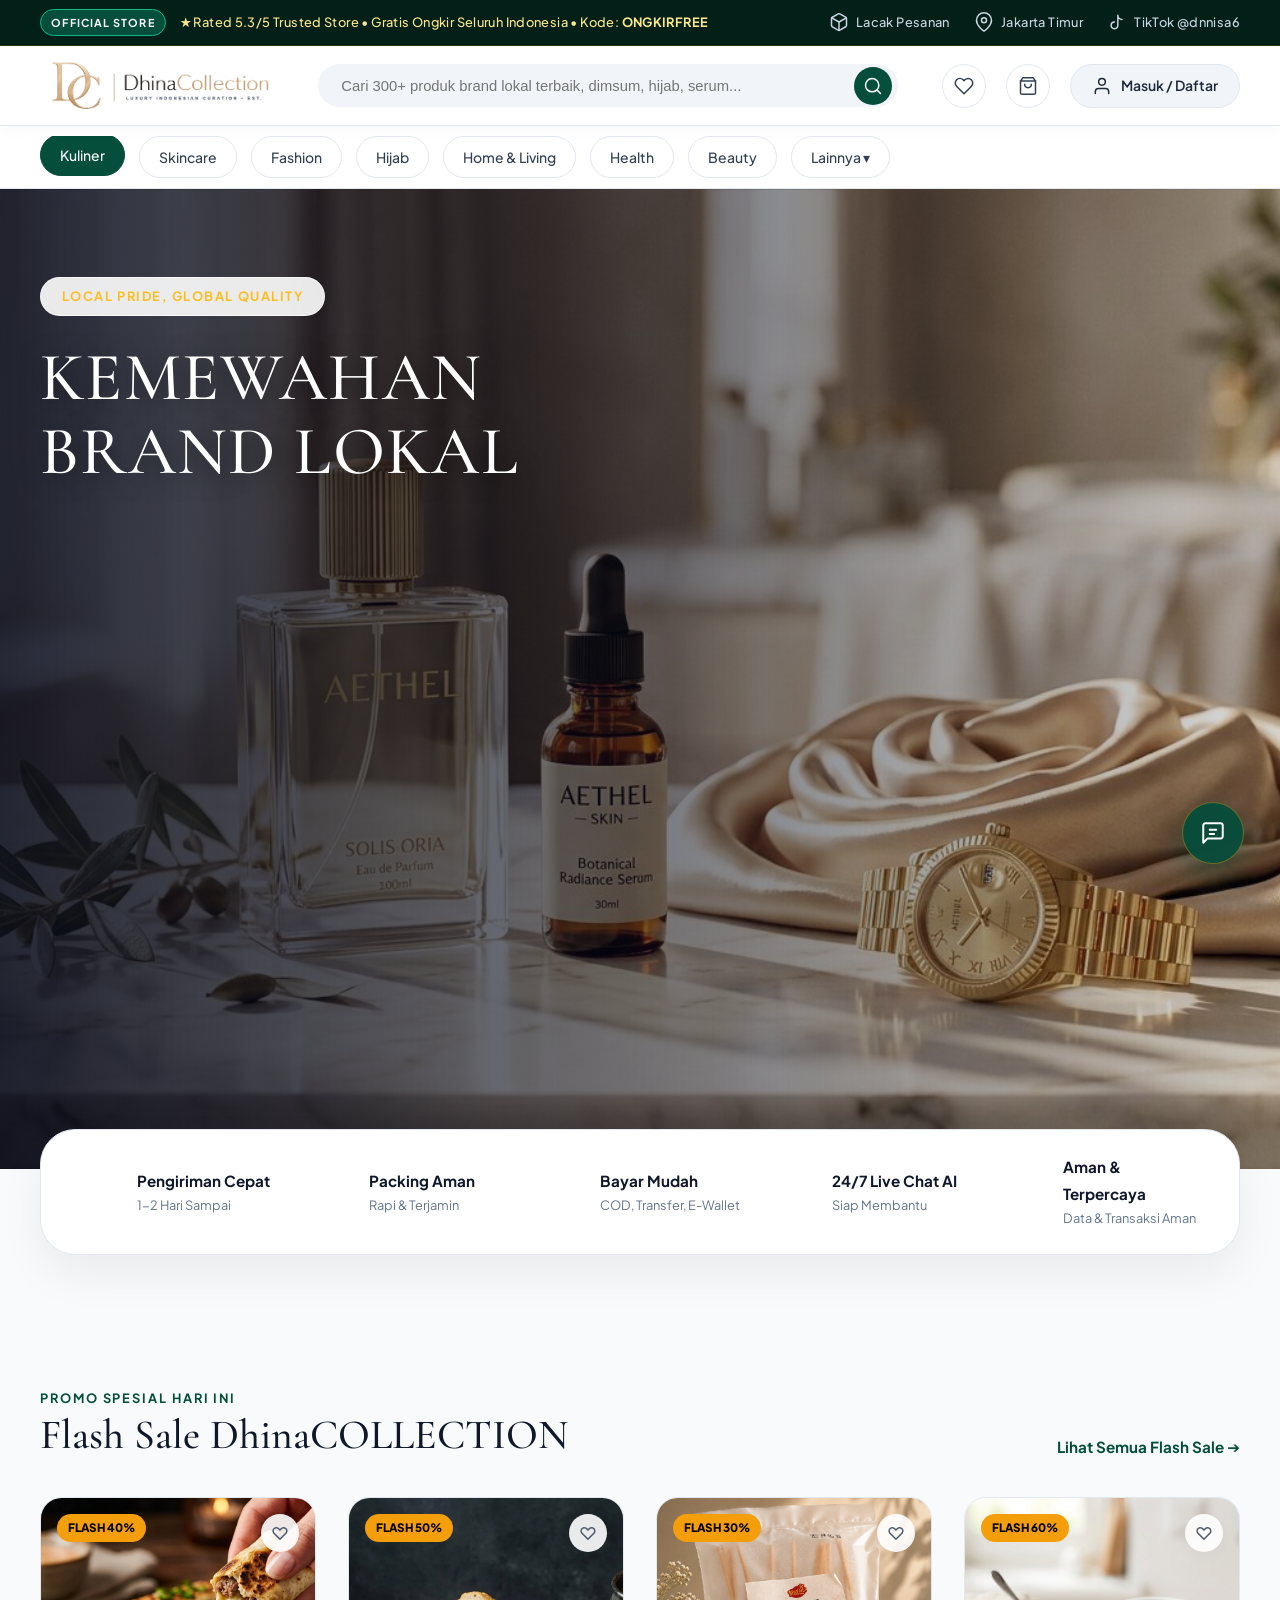
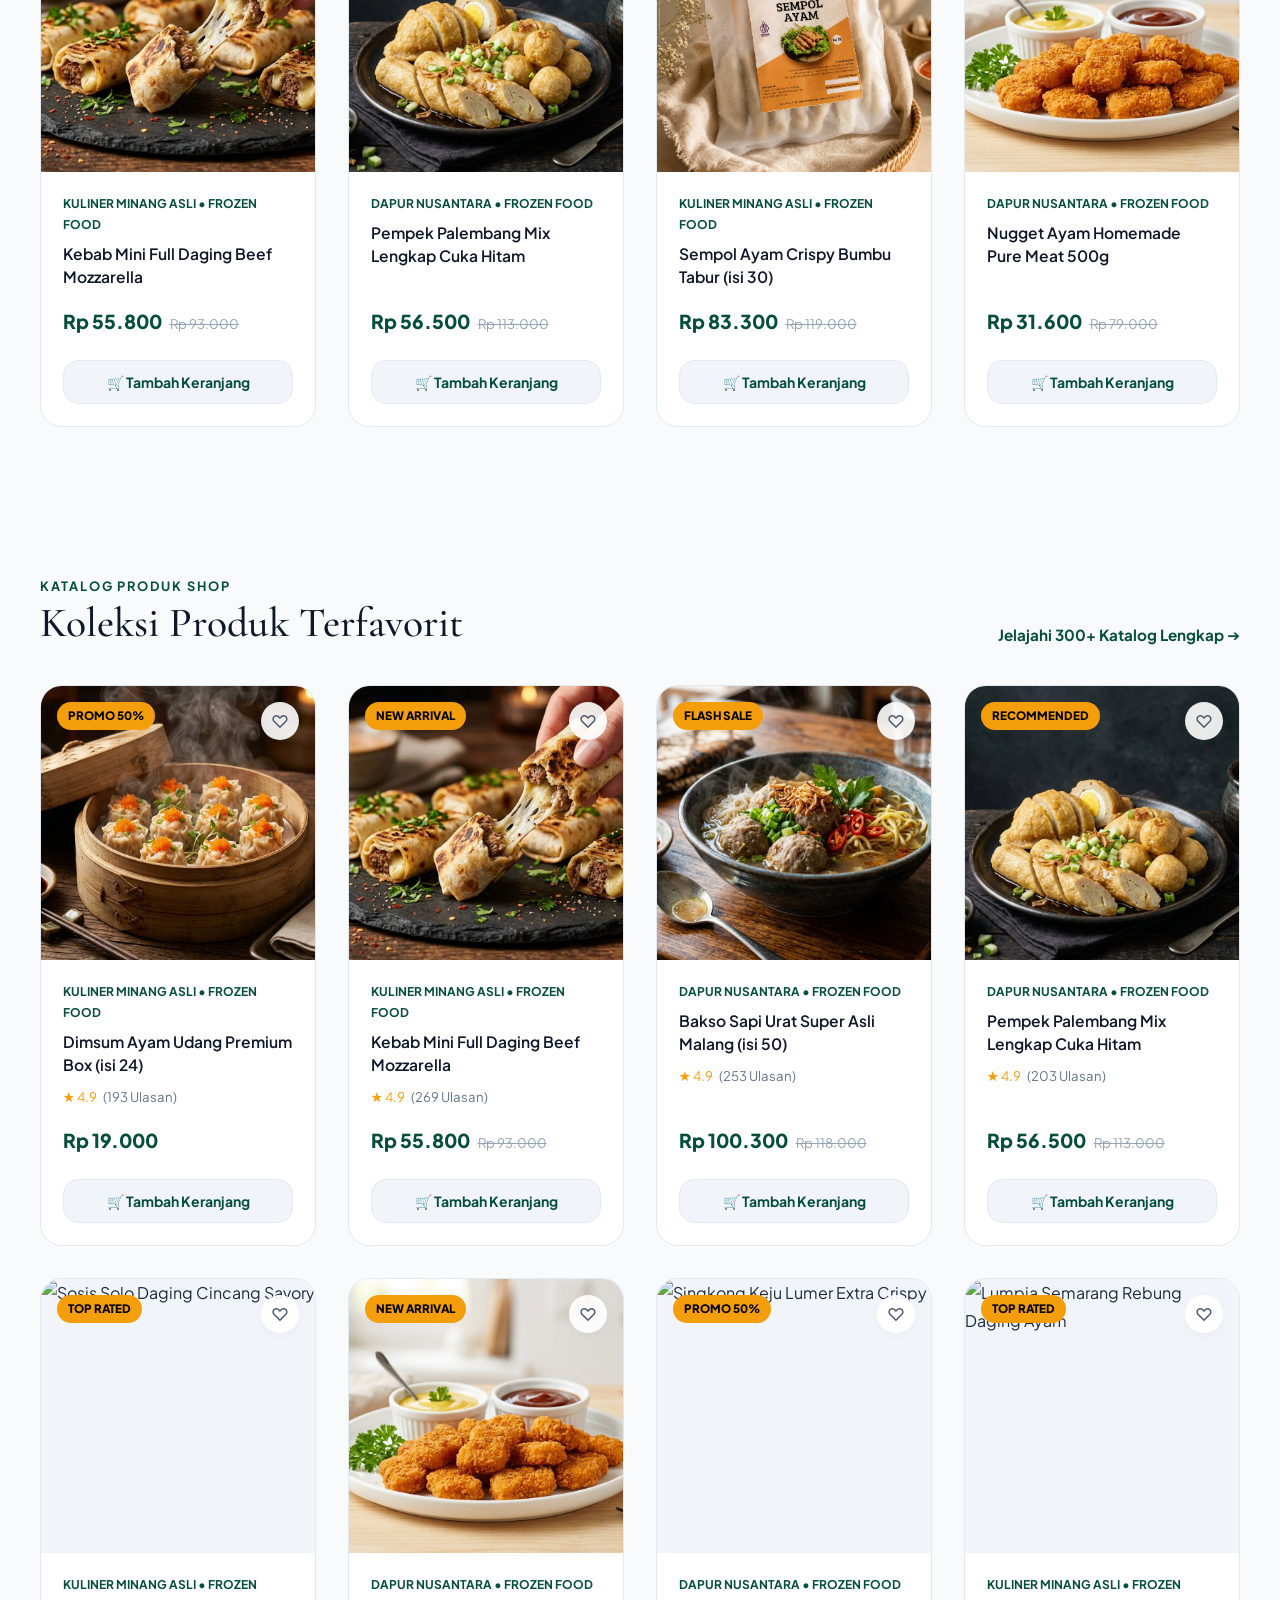
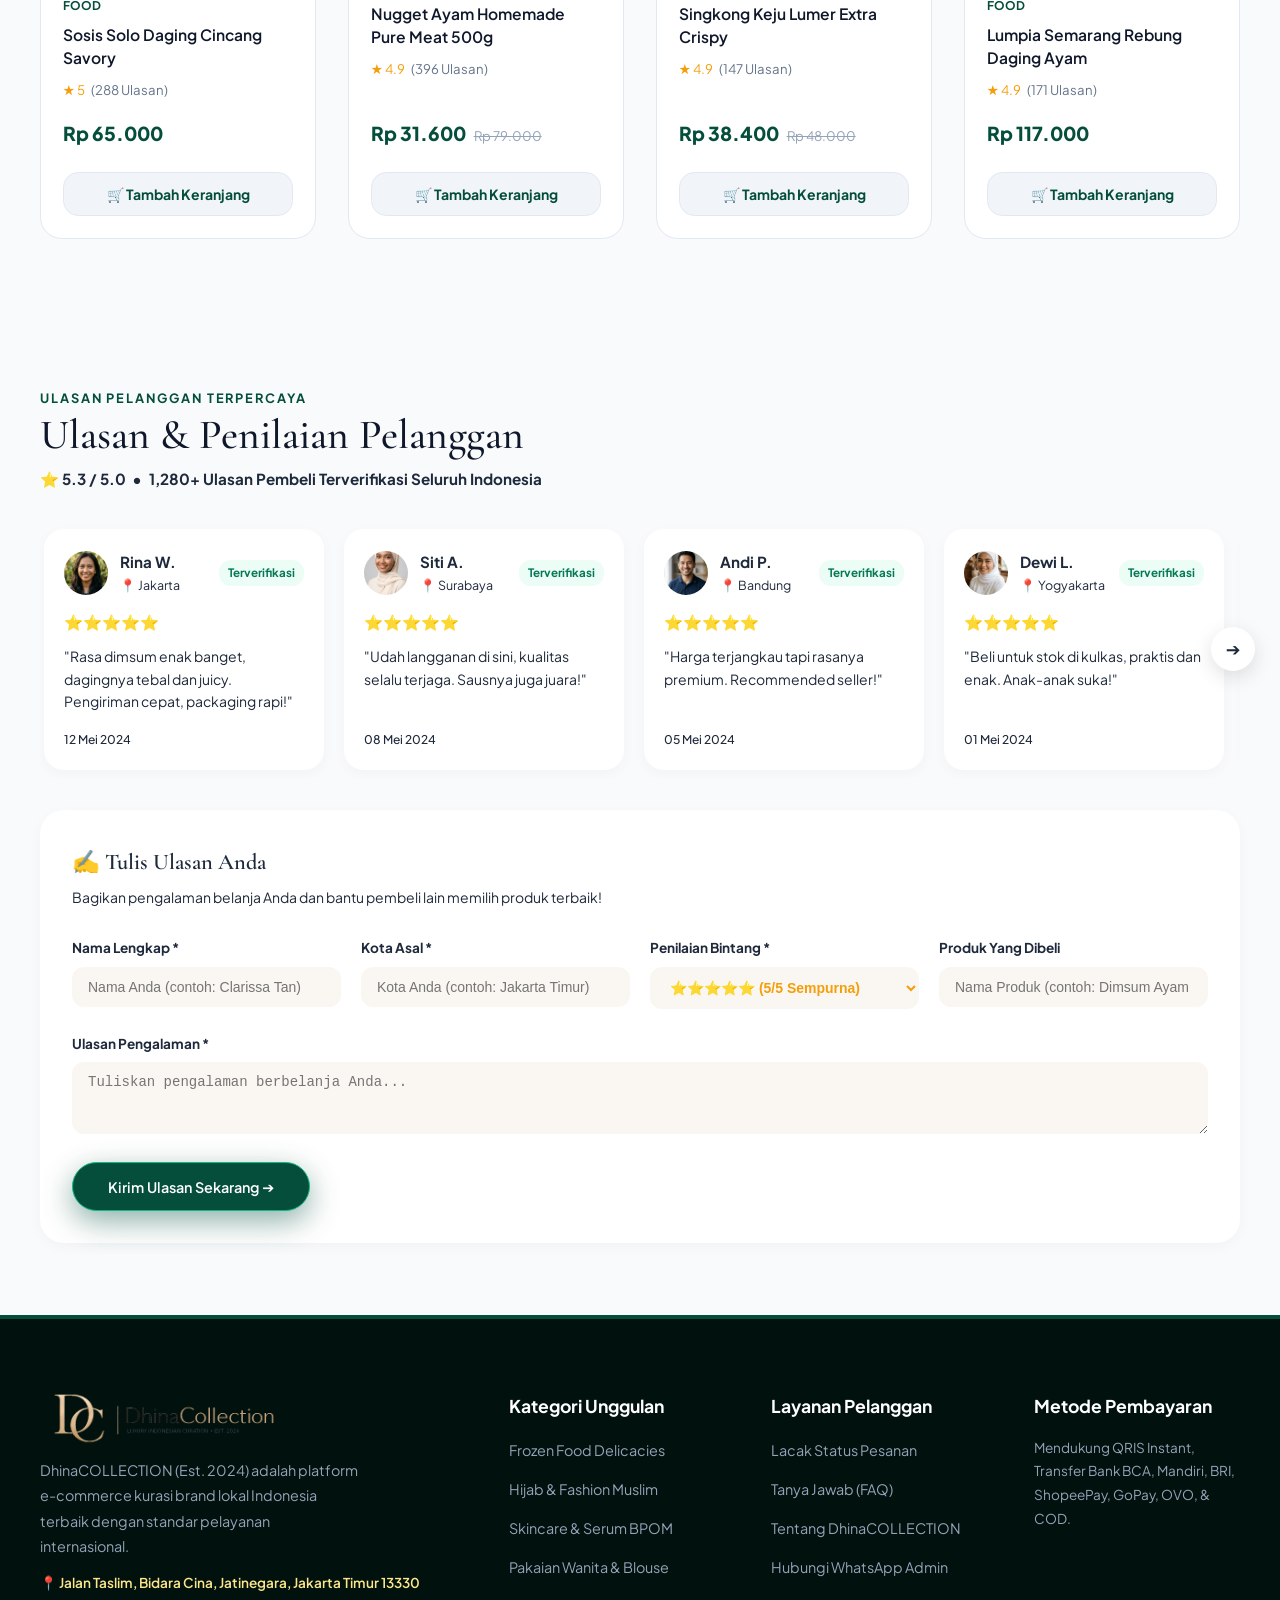
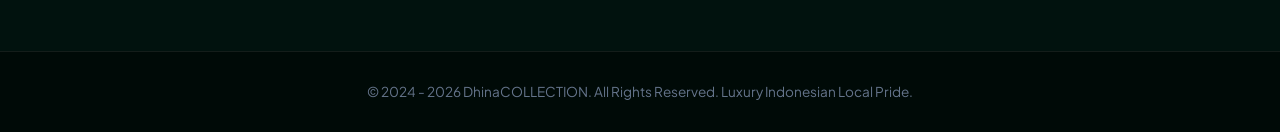
==== commit 5c779fb7: "Revisi: produk foto, hero CSS, ikon profesional, dan data JSON Co-authored-by: arena-agent <29705374" ====
--- a/index.html
+++ b/index.html
@@ -173,7 +173,7 @@
   <div class="trust-floating-wrapper">
     <div class="trust-floating-card">
       <div class="trust-item-box">
-        <div class="trust-icon-svg icon-glass-container"><svg class="icon-svg trust-svg" viewBox="0 0 24 24" fill="none" stroke="currentColor" stroke-width="1.8" stroke-linecap="round" stroke-linejoin="round"><rect x="1" y="3" width="15" height="13" rx="2"></rect><polygon points="16 8 20 8 23 11 23 16 16 16 16 8"></polygon><circle cx="5.5" cy="18.5" r="2.5"></circle><circle cx="18.5" cy="18.5" r="2.5"></circle></svg></div>
+        <div class="trust-icon-svg icon-glass-container"><img src="assets/logo/icon-delivery.png" alt="Pengiriman" style="width:28px;height:28px;"></div>
         <div>
           <div class="trust-title-text">Pengiriman Cepat</div>
           <div class="trust-sub-text">1-2 Hari Sampai</div>
@@ -181,7 +181,7 @@
       </div>
 
       <div class="trust-item-box">
-        <div class="trust-icon-svg icon-glass-container"><svg class="icon-svg trust-svg" viewBox="0 0 24 24" fill="none" stroke="currentColor" stroke-width="1.8" stroke-linecap="round" stroke-linejoin="round"><path d="M21 16V8a2 2 0 0 0-1-1.73l-7-4a2 2 0 0 0-2 0l-7 4A2 2 0 0 0 3 8v8a2 2 0 0 0 1 1.73l7 4a2 2 0 0 0 2 0l7-4A2 2 0 0 0 21 16z"></path><polyline points="3.27 6.96 12 12.01 20.73 6.96"></polyline><line x1="12" y1="22.08" x2="12" y2="12"></line></svg></div>
+        <div class="trust-icon-svg icon-glass-container"><img src="assets/logo/icon-location.png" alt="Lokasi" style="width:28px;height:28px;"></div>
         <div>
           <div class="trust-title-text">Packing Aman</div>
           <div class="trust-sub-text">Rapi & Terjamin</div>
@@ -189,7 +189,7 @@
       </div>
 
       <div class="trust-item-box">
-        <div class="trust-icon-svg icon-glass-container"><svg class="icon-svg trust-svg" viewBox="0 0 24 24" fill="none" stroke="currentColor" stroke-width="1.8" stroke-linecap="round" stroke-linejoin="round"><rect x="1" y="4" width="22" height="16" rx="2" ry="2"></rect><line x1="1" y1="10" x2="23" y2="10"></line></svg></div>
+        <div class="trust-icon-svg icon-glass-container"><img src="assets/logo/icon-star.png" alt="Star" style="width:28px;height:28px;"></div>
         <div>
           <div class="trust-title-text">Bayar Mudah</div>
           <div class="trust-sub-text">COD, Transfer, E-Wallet</div>
--- a/assets/css/styles.css
+++ b/assets/css/styles.css
@@ -557,8 +557,8 @@
 }
 
 @keyframes kenBurnsZoom {
-  0% { background-size: 100% auto; }
-  100% { background-size: 106% auto; }
+  0% { background-size: cover; }
+  100% { background-size: 110% cover; }
 }
 
 .hero-grid {
@@ -583,10 +583,8 @@
   align-items: center;
   gap: 0.5rem;
   padding: 0.45rem 1.3rem;
-  background: rgba(255, 255, 255, 0.12);
-  border: 1px solid rgba(255, 255, 255, 0.25);
-  backdrop-filter: blur(16px);
-  -webkit-backdrop-filter: blur(16px);
+  background: rgba(255, 255, 255, 0.9);
+  border: 1px solid rgba(255, 255, 255, 0.6);
   border-radius: var(--radius-full);
   color: var(--gold-300);
   font-size: 0.8rem;
@@ -716,13 +714,11 @@
 .hero-slide-card {
   position: absolute;
   inset: 0;
-  background: rgba(255, 255, 255, 0.18);
-  border: 1px solid rgba(255, 255, 255, 0.35);
+  background: rgba(255, 255, 255, 0.9);
+  border: 1px solid rgba(255, 255, 255, 0.6);
   border-radius: var(--radius-xl);
   padding: 0;
   box-shadow: 0 30px 60px rgba(0, 0, 0, 0.3);
-  backdrop-filter: blur(28px);
-  -webkit-backdrop-filter: blur(28px);
   display: flex;
   flex-direction: column;
   justify-content: space-between;
@@ -763,13 +759,7 @@
   transition: transform 600ms cubic-bezier(0.22, 1, 0.36, 1);
 }
 
-.glass-reflection-overlay {
-  position: absolute;
-  inset: 0;
-  pointer-events: none;
-  z-index: 3;
-  transition: background 0.3s ease;
-}
+
 
 .hero-slide-info {
   background: #ffffff;
